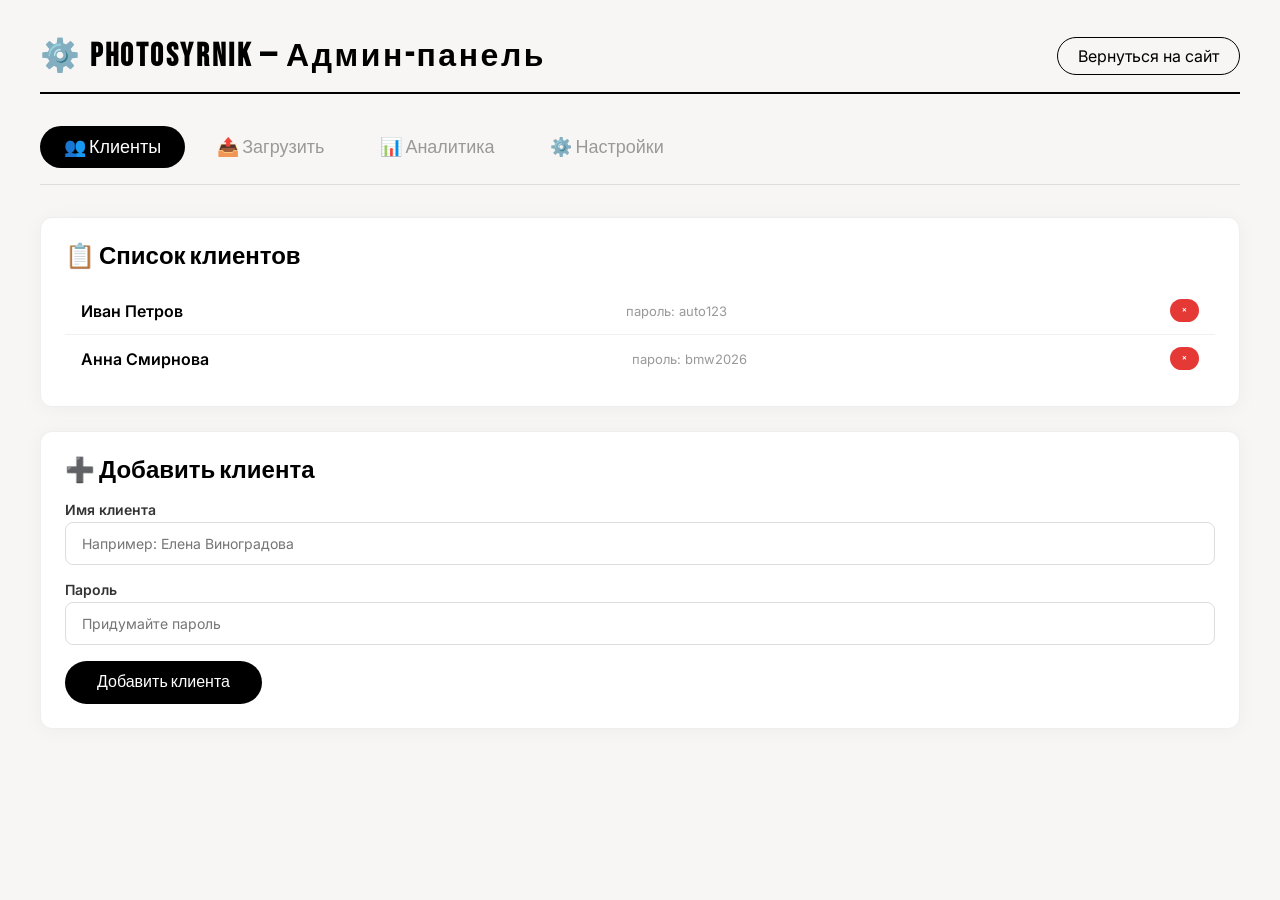
==== admin.html @ 72937fcd "Create admin.html" ====
<!DOCTYPE html>
<html lang="ru">
<head>
    <meta charset="UTF-8" />
    <meta name="viewport" content="width=device-width, initial-scale=1.0" />
    <title>Админ-панель — PHOTOSYRNIK</title>
    <link rel="manifest" href="manifest.json" />
    <link href="https://fonts.googleapis.com/css2?family=Bebas+Neue&family=Inter:wght@300;400;600;700;900&display=swap" rel="stylesheet" />
    <style>
        * { margin: 0; padding: 0; box-sizing: border-box; }
        body { font-family: 'Inter', sans-serif; background: #f8f6f4; padding: 20px; }
        .container { max-width: 1200px; margin: 0 auto; }

        .admin-header { display: flex; justify-content: space-between; align-items: center; padding: 16px 0; border-bottom: 2px solid #000; margin-bottom: 32px; }
        .admin-header h1 { font-family: 'Bebas Neue', sans-serif; font-size: 32px; letter-spacing: 0.08em; }
        .admin-header a { color: #000; text-decoration: none; padding: 8px 20px; border: 1px solid #000; border-radius: 30px; }

        .admin-tabs { display: flex; gap: 8px; flex-wrap: wrap; margin-bottom: 32px; border-bottom: 1px solid #ddd; padding-bottom: 16px; }
        .admin-tab { padding: 10px 24px; background: none; border: none; font-family: 'Bebas Neue', sans-serif; font-size: 18px; cursor: pointer; color: #999; border-radius: 30px; transition: all 0.3s ease; }
        .admin-tab.active { color: #fff; background: #000; }

        .admin-panel { display: none; animation: fadeIn 0.3s ease; }
        .admin-panel.active { display: block; }
        @keyframes fadeIn { from { opacity: 0; transform: translateY(10px); } to { opacity: 1; transform: translateY(0); } }

        .card { background: #fff; border-radius: 12px; padding: 24px; box-shadow: 0 2px 20px rgba(0,0,0,0.04); margin-bottom: 24px; border: 1px solid #eee; }
        .card h3 { font-family: 'Bebas Neue', sans-serif; font-size: 24px; margin-bottom: 16px; }

        .form-group { margin-bottom: 16px; }
        .form-group label { display: block; font-weight: 600; font-size: 14px; margin-bottom: 4px; color: #333; }
        .form-group input, .form-group select { width: 100%; padding: 12px 16px; border: 1px solid #ddd; border-radius: 8px; font-family: 'Inter', sans-serif; font-size: 14px; }

        .btn-admin { padding: 12px 32px; background: #000; color: #fff; border: none; border-radius: 50px; font-family: 'Bebas Neue', sans-serif; font-size: 16px; cursor: pointer; transition: all 0.3s ease; }
        .btn-admin:hover { background: #333; }
        .btn-danger { background: #e53935; }
        .btn-danger:hover { background: #c62828; }

        .client-list { list-style: none; padding: 0; }
        .client-list li { display: flex; justify-content: space-between; align-items: center; padding: 12px 16px; border-bottom: 1px solid #f0f0f0; }
        .client-list li:last-child { border-bottom: none; }
        .client-name { font-weight: 600; }
        .client-pass { color: #999; font-size: 13px; }

        .upload-preview { display: grid; grid-template-columns: repeat(auto-fill, minmax(100px, 1fr)); gap: 12px; margin-top: 12px; }
        .upload-preview img { width: 100%; aspect-ratio: 1; object-fit: cover; border-radius: 8px; border: 1px solid #eee; }

        .stats-grid { display: grid; grid-template-columns: repeat(auto-fill, minmax(200px, 1fr)); gap: 16px; }
        .stat-item { background: #f8f6f4; padding: 20px; border-radius: 12px; text-align: center; }
        .stat-number { font-family: 'Bebas Neue', sans-serif; font-size: 36px; color: #000; }
        .stat-label { font-size: 13px; color: #888; }

        .admin-message { padding: 12px 16px; border-radius: 8px; margin-bottom: 16px; display: none; }
        .admin-message.success { display: block; background: #e8f5e9; color: #2e7d32; }
        .admin-message.error { display: block; background: #ffebee; color: #c62828; }

        @media (max-width: 768px) { .admin-header { flex-direction: column; gap: 16px; } }
    </style>
</head>
<body>
    <div class="container">
        <header class="admin-header">
            <h1>⚙️ PHOTOSYRNIK — Админ-панель</h1>
            <a href="index.html">Вернуться на сайт</a>
        </header>

        <div id="adminMessage" class="admin-message"></div>

        <div class="admin-tabs">
            <button class="admin-tab active" data-tab="clients">👥 Клиенты</button>
            <button class="admin-tab" data-tab="upload">📤 Загрузить</button>
            <button class="admin-tab" data-tab="analytics">📊 Аналитика</button>
            <button class="admin-tab" data-tab="settings">⚙️ Настройки</button>
        </div>

        <!-- Клиенты -->
        <div class="admin-panel active" id="panel-clients">
            <div class="card">
                <h3>📋 Список клиентов</h3>
                <ul class="client-list" id="clientList">
                    <li><span class="client-name">Иван Петров</span> <span class="client-pass">пароль: auto123</span> <button class="btn-admin btn-danger" style="padding:4px 12px; font-size:12px;" onclick="deleteClient(this)">×</button></li>
                    <li><span class="client-name">Анна Смирнова</span> <span class="client-pass">пароль: bmw2026</span> <button class="btn-admin btn-danger" style="padding:4px 12px; font-size:12px;" onclick="deleteClient(this)">×</button></li>
                </ul>
            </div>
            <div class="card">
                <h3>➕ Добавить клиента</h3>
                <form id="addClientForm">
                    <div class="form-group">
                        <label for="clientName">Имя клиента</label>
                        <input type="text" id="clientName" placeholder="Например: Елена Виноградова" required />
                    </div>
                    <div class="form-group">
                        <label for="clientPassword">Пароль</label>
                        <input type="text" id="clientPassword" placeholder="Придумайте пароль" required />
                    </div>
                    <button type="submit" class="btn-admin">Добавить клиента</button>
                </form>
            </div>
        </div>

        <!-- Загрузить -->
        <div class="admin-panel" id="panel-upload">
            <div class="card">
                <h3>📤 Загрузить фото или PDF</h3>
                <form id="uploadForm">
                    <div class="form-group">
                        <label for="uploadClient">Выберите клиента</label>
                        <select id="uploadClient" required>
                            <option value="">— Выберите —</option>
                            <option value="Иван Петров">Иван Петров</option>
                            <option value="Анна Смирнова">Анна Смирнова</option>
                        </select>
                    </div>
                    <div class="form-group">
                        <label for="uploadType">Тип файла</label>
                        <select id="uploadType" required>
                            <option value="photos">📸 Фото (галерея)</option>
                            <option value="journal">📖 Журнал (PDF)</option>
                            <option value="portfolio">🖼️ Портфолио (общее)</option>
                        </select>
                    </div>
                    <div class="form-group">
                        <label for="uploadFiles">Выберите файлы</label>
                        <input type="file" id="uploadFiles" multiple accept=".jpg,.jpeg,.png,.pdf" required />
                    </div>
                    <div class="upload-preview" id="uploadPreview"></div>
                    <button type="submit" class="btn-admin">📤 Загрузить</button>
                </form>
            </div>
        </div>

        <!-- Аналитика -->
        <div class="admin-panel" id="panel-analytics">
            <div class="card">
                <h3>📊 Статистика сайта</h3>
                <div class="stats-grid">
                    <div class="stat-item">
                        <div class="stat-number" id="statClients">3</div>
                        <div class="stat-label">Всего клиентов</div>
                    </div>
                    <div class="stat-item">
                        <div class="stat-number" id="statPhotos">24</div>
                        <div class="stat-label">Загружено фото</div>
                    </div>
                    <div class="stat-item">
                        <div class="stat-number" id="statJournals">2</div>
                        <div class="stat-label">PDF-журналов</div>
                    </div>
                    <div class="stat-item">
                        <div class="stat-number" id="statVisits">147</div>
                        <div class="stat-label">Посещений сайта</div>
                    </div>
                </div>
            </div>
        </div>

        <!-- Настройки -->
        <div class="admin-panel" id="panel-settings">
            <div class="card">
                <h3>⚙️ Настройки сайта</h3>
                <form id="settingsForm">
                    <div class="form-group">
                        <label for="siteTitle">Название сайта</label>
                        <input type="text" id="siteTitle" value="PHOTOSYRNIK" />
                    </div>
                    <div class="form-group">
                        <label for="sitePhone">Телефон</label>
                        <input type="text" id="sitePhone" value="+7 (911) 173-94-99" />
                    </div>
                    <div class="form-group">
                        <label for="siteEmail">Email</label>
                        <input type="email" id="siteEmail" value="photosyrnik@mail.ru" />
                    </div>
                    <div class="form-group">
                        <label for="siteInstagram">Instagram</label>
                        <input type="text" id="siteInstagram" value="https://instagram.com/photosyrnik" />
                    </div>
                    <div class="form-group">
                        <label for="siteTelegram">Telegram</label>
                        <input type="text" id="siteTelegram" value="https://t.me/dj_milena" />
                    </div>
                    <button type="submit" class="btn-admin">💾 Сохранить настройки</button>
                </form>
            </div>
        </div>
    </div>

    <script>
        // === Табы ===
        document.querySelectorAll('.admin-tab').forEach(tab => {
            tab.addEventListener('click', function() {
                document.querySelectorAll('.admin-tab').forEach(t => t.classList.remove('active'));
                this.classList.add('active');
                document.querySelectorAll('.admin-panel').forEach(p => p.classList.remove('active'));
                document.getElementById('panel-' + this.dataset.tab).classList.add('active');
            });
        });

        function showMessage(text, type) {
            const el = document.getElementById('adminMessage');
            el.textContent = text;
            el.className = 'admin-message ' + type;
            setTimeout(() => el.className = 'admin-message', 4000);
        }

        // === Добавить клиента ===
        document.getElementById('addClientForm').addEventListener('submit', function(e) {
            e.preventDefault();
            const name = document.getElementById('clientName').value.trim();
            const password = document.getElementById('clientPassword').value.trim();
            if (name && password) {
                const list = document.getElementById('clientList');
                const li = document.createElement('li');
                li.innerHTML = `<span class="client-name">${name}</span> <span class="client-pass">пароль: ${password}</span> <button class="btn-admin btn-danger" style="padding:4px 12px; font-size:12px;" onclick="deleteClient(this)">×</button>`;
                list.appendChild(li);
                const select = document.getElementById('uploadClient');
                const opt = document.createElement('option');
                opt.value = name;
                opt.textContent = name;
                select.appendChild(opt);
                document.getElementById('statClients').textContent = list.children.length;
                this.reset();
                showMessage('Клиент добавлен!', 'success');
            }
        });

        function deleteClient(btn) {
            const li = btn.closest('li');
            const name = li.querySelector('.client-name').textContent;
            li.remove();
            const select = document.getElementById('uploadClient');
            for (let opt of select.options) {
                if (opt.value === name) { opt.remove(); break; }
            }
            document.getElementById('statClients').textContent = document.getElementById('clientList').children.length;
            showMessage('Клиент удалён', 'success');
        }

        // === Превью загрузки ===
        document.getElementById('uploadFiles').addEventListener('change', function() {
            const preview = document.getElementById('uploadPreview');
            preview.innerHTML = '';
            for (let file of this.files) {
                if (file.type.startsWith('image/')) {
                    const reader = new FileReader();
                    reader.onload = (e) => {
                        const img = document.createElement('img');
                        img.src = e.target.result;
                        preview.appendChild(img);
                    };
                    reader.readAsDataURL(file);
                } else {
                    const div = document.createElement('div');
                    div.textContent = '📄 ' + file.name;
                    div.style.cssText = 'padding:8px; background:#f0f0f0; border-radius:4px; text-align:center; font-size:12px;';
                    preview.appendChild(div);
                }
            }
        });

        // === Загрузка ===
        document.getElementById('uploadForm').addEventListener('submit', function(e) {
            e.preventDefault();
            const files = document.getElementById('uploadFiles').files;
            const client = document.getElementById('uploadClient').value;
            const type = document.getElementById('uploadType').value;
            if (files.length === 0) { showMessage('Выберите файлы', 'error'); return; }
            if (!client) { showMessage('Выберите клиента', 'error'); return; }
            showMessage('✅ Загружено ' + files.length + ' файлов для ' + client + ' (' + type + ')', 'success');
            document.getElementById('uploadPreview').innerHTML = '';
            this.reset();
        });

        // === Настройки ===
        document.getElementById('settingsForm').addEventListener('submit', function(e) {
            e.preventDefault();
            showMessage('✅ Настройки сохранены!', 'success');
        });

        // === Статистика ===
        document.getElementById('statClients').textContent = document.getElementById('clientList').children.length;
    </script>
</body>
</html>
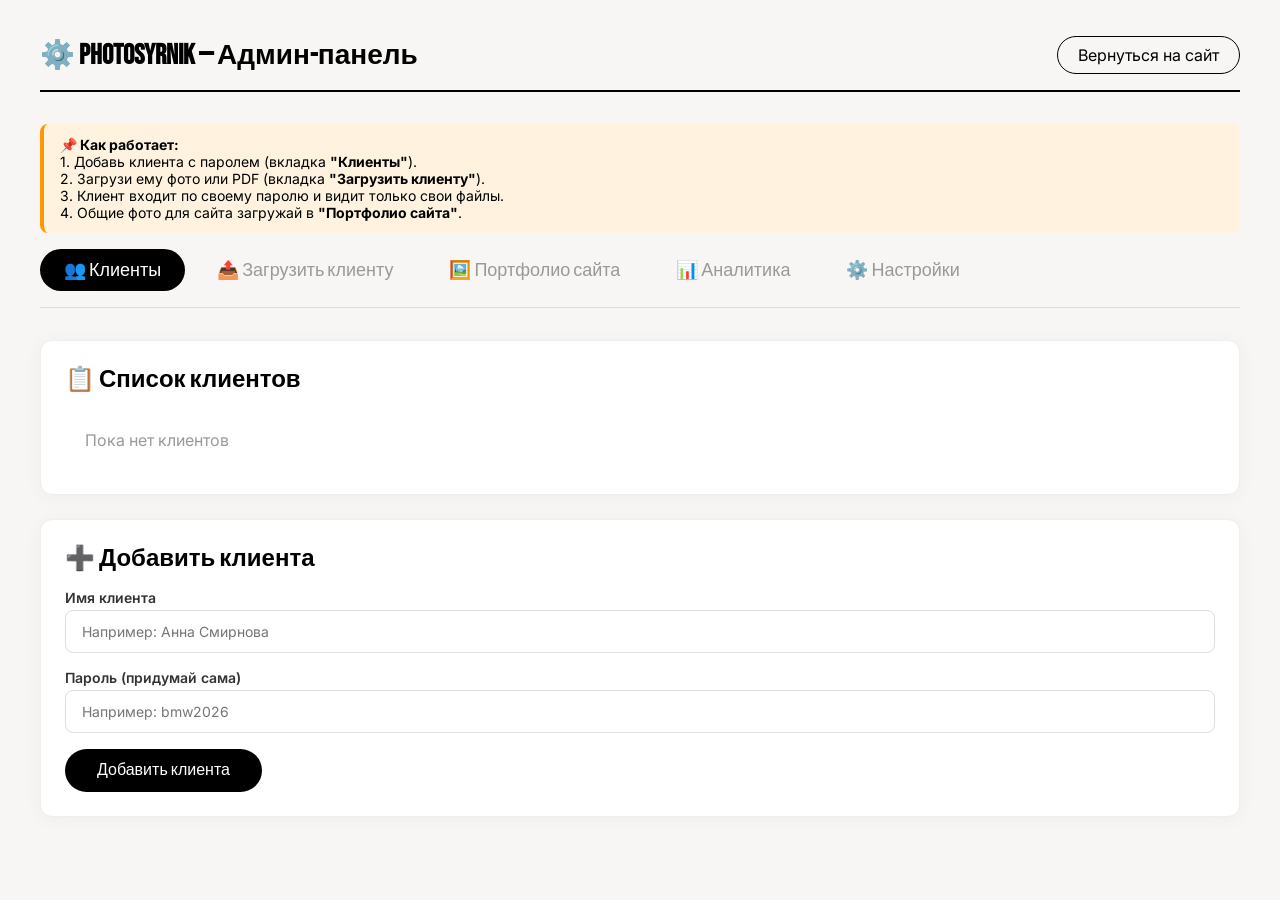
==== commit b81f564a: "Create admin.html" ====
--- a/admin.html
+++ b/admin.html
@@ -11,13 +11,15 @@
         body { font-family: 'Inter', sans-serif; background: #f8f6f4; padding: 20px; }
         .container { max-width: 1200px; margin: 0 auto; }
 
-        .admin-header { display: flex; justify-content: space-between; align-items: center; padding: 16px 0; border-bottom: 2px solid #000; margin-bottom: 32px; }
-        .admin-header h1 { font-family: 'Bebas Neue', sans-serif; font-size: 32px; letter-spacing: 0.08em; }
-        .admin-header a { color: #000; text-decoration: none; padding: 8px 20px; border: 1px solid #000; border-radius: 30px; }
+        .admin-header { display: flex; justify-content: space-between; align-items: center; padding: 16px 0; border-bottom: 2px solid #000; margin-bottom: 32px; flex-wrap: wrap; gap: 16px; }
+        .admin-header h1 { font-family: 'Bebas Neue', sans-serif; font-size: 28px; }
+        .admin-header a { color: #000; text-decoration: none; padding: 8px 20px; border: 1px solid #000; border-radius: 30px; transition: all 0.3s ease; }
+        .admin-header a:hover { background: #000; color: #fff; }
 
         .admin-tabs { display: flex; gap: 8px; flex-wrap: wrap; margin-bottom: 32px; border-bottom: 1px solid #ddd; padding-bottom: 16px; }
         .admin-tab { padding: 10px 24px; background: none; border: none; font-family: 'Bebas Neue', sans-serif; font-size: 18px; cursor: pointer; color: #999; border-radius: 30px; transition: all 0.3s ease; }
         .admin-tab.active { color: #fff; background: #000; }
+        .admin-tab:hover { color: #000; }
 
         .admin-panel { display: none; animation: fadeIn 0.3s ease; }
         .admin-panel.active { display: block; }
@@ -29,6 +31,7 @@
         .form-group { margin-bottom: 16px; }
         .form-group label { display: block; font-weight: 600; font-size: 14px; margin-bottom: 4px; color: #333; }
         .form-group input, .form-group select { width: 100%; padding: 12px 16px; border: 1px solid #ddd; border-radius: 8px; font-family: 'Inter', sans-serif; font-size: 14px; }
+        .form-group input:focus, .form-group select:focus { outline: none; border-color: #000; }
 
         .btn-admin { padding: 12px 32px; background: #000; color: #fff; border: none; border-radius: 50px; font-family: 'Bebas Neue', sans-serif; font-size: 16px; cursor: pointer; transition: all 0.3s ease; }
         .btn-admin:hover { background: #333; }
@@ -36,7 +39,7 @@
         .btn-danger:hover { background: #c62828; }
 
         .client-list { list-style: none; padding: 0; }
-        .client-list li { display: flex; justify-content: space-between; align-items: center; padding: 12px 16px; border-bottom: 1px solid #f0f0f0; }
+        .client-list li { display: flex; justify-content: space-between; align-items: center; padding: 12px 16px; border-bottom: 1px solid #f0f0f0; flex-wrap: wrap; gap: 8px; }
         .client-list li:last-child { border-bottom: none; }
         .client-name { font-weight: 600; }
         .client-pass { color: #999; font-size: 13px; }
@@ -53,69 +56,82 @@
         .admin-message.success { display: block; background: #e8f5e9; color: #2e7d32; }
         .admin-message.error { display: block; background: #ffebee; color: #c62828; }
 
-        @media (max-width: 768px) { .admin-header { flex-direction: column; gap: 16px; } }
+        .admin-note { background: #fff3e0; padding: 12px 16px; border-radius: 8px; border-left: 4px solid #ff9800; margin-bottom: 16px; font-size: 14px; }
+
+        @media (max-width: 768px) {
+            .admin-header { flex-direction: column; align-items: flex-start; }
+            .admin-header h1 { font-size: 24px; }
+        }
     </style>
 </head>
 <body>
     <div class="container">
+
         <header class="admin-header">
             <h1>⚙️ PHOTOSYRNIK — Админ-панель</h1>
             <a href="index.html">Вернуться на сайт</a>
         </header>
 
+        <div class="admin-note">
+            <strong>📌 Как работает:</strong> 
+            <br>1. Добавь клиента с паролем (вкладка <strong>"Клиенты"</strong>).
+            <br>2. Загрузи ему фото или PDF (вкладка <strong>"Загрузить клиенту"</strong>).
+            <br>3. Клиент входит по своему паролю и видит только свои файлы.
+            <br>4. Общие фото для сайта загружай в <strong>"Портфолио сайта"</strong>.
+        </div>
+
         <div id="adminMessage" class="admin-message"></div>
 
         <div class="admin-tabs">
             <button class="admin-tab active" data-tab="clients">👥 Клиенты</button>
-            <button class="admin-tab" data-tab="upload">📤 Загрузить</button>
+            <button class="admin-tab" data-tab="upload">📤 Загрузить клиенту</button>
+            <button class="admin-tab" data-tab="portfolio">🖼️ Портфолио сайта</button>
             <button class="admin-tab" data-tab="analytics">📊 Аналитика</button>
             <button class="admin-tab" data-tab="settings">⚙️ Настройки</button>
         </div>
 
-        <!-- Клиенты -->
+        <!-- ============================================================ -->
+        <!-- 1️⃣ КЛИЕНТЫ -->
+        <!-- ============================================================ -->
         <div class="admin-panel active" id="panel-clients">
             <div class="card">
                 <h3>📋 Список клиентов</h3>
-                <ul class="client-list" id="clientList">
-                    <li><span class="client-name">Иван Петров</span> <span class="client-pass">пароль: auto123</span> <button class="btn-admin btn-danger" style="padding:4px 12px; font-size:12px;" onclick="deleteClient(this)">×</button></li>
-                    <li><span class="client-name">Анна Смирнова</span> <span class="client-pass">пароль: bmw2026</span> <button class="btn-admin btn-danger" style="padding:4px 12px; font-size:12px;" onclick="deleteClient(this)">×</button></li>
-                </ul>
+                <ul class="client-list" id="clientList"></ul>
             </div>
             <div class="card">
                 <h3>➕ Добавить клиента</h3>
                 <form id="addClientForm">
                     <div class="form-group">
                         <label for="clientName">Имя клиента</label>
-                        <input type="text" id="clientName" placeholder="Например: Елена Виноградова" required />
-                    </div>
-                    <div class="form-group">
-                        <label for="clientPassword">Пароль</label>
-                        <input type="text" id="clientPassword" placeholder="Придумайте пароль" required />
+                        <input type="text" id="clientName" placeholder="Например: Анна Смирнова" required />
+                    </div>
+                    <div class="form-group">
+                        <label for="clientPassword">Пароль (придумай сама)</label>
+                        <input type="text" id="clientPassword" placeholder="Например: bmw2026" required />
                     </div>
                     <button type="submit" class="btn-admin">Добавить клиента</button>
                 </form>
             </div>
         </div>
 
-        <!-- Загрузить -->
+        <!-- ============================================================ -->
+        <!-- 2️⃣ ЗАГРУЗИТЬ КЛИЕНТУ -->
+        <!-- ============================================================ -->
         <div class="admin-panel" id="panel-upload">
             <div class="card">
-                <h3>📤 Загрузить фото или PDF</h3>
+                <h3>📤 Загрузить фото или PDF клиенту</h3>
                 <form id="uploadForm">
                     <div class="form-group">
                         <label for="uploadClient">Выберите клиента</label>
                         <select id="uploadClient" required>
                             <option value="">— Выберите —</option>
-                            <option value="Иван Петров">Иван Петров</option>
-                            <option value="Анна Смирнова">Анна Смирнова</option>
                         </select>
                     </div>
                     <div class="form-group">
                         <label for="uploadType">Тип файла</label>
                         <select id="uploadType" required>
-                            <option value="photos">📸 Фото (галерея)</option>
+                            <option value="photos">📸 Фото (галерея клиента)</option>
                             <option value="journal">📖 Журнал (PDF)</option>
-                            <option value="portfolio">🖼️ Портфолио (общее)</option>
                         </select>
                     </div>
                     <div class="form-group">
@@ -125,35 +141,64 @@
                     <div class="upload-preview" id="uploadPreview"></div>
                     <button type="submit" class="btn-admin">📤 Загрузить</button>
                 </form>
-            </div>
-        </div>
-
-        <!-- Аналитика -->
+                <p style="font-size:13px; color:#999; margin-top:12px;">Файлы увидят только этот клиент в своём личном кабинете.</p>
+            </div>
+        </div>
+
+        <!-- ============================================================ -->
+        <!-- 3️⃣ ПОРТФОЛИО САЙТА (БЕЗ КАТЕГОРИЙ!) -->
+        <!-- ============================================================ -->
+        <div class="admin-panel" id="panel-portfolio">
+            <div class="card">
+                <h3>🖼️ Загрузить фото в общее портфолио</h3>
+                <p style="color:#888; margin-bottom:12px;">Эти фото увидят все посетители на странице "Портфолио". Никаких категорий — просто все фото вместе.</p>
+                <form id="portfolioUploadForm">
+                    <div class="form-group">
+                        <label for="portfolioFiles">Выберите фото</label>
+                        <input type="file" id="portfolioFiles" multiple accept=".jpg,.jpeg,.png" required />
+                    </div>
+                    <button type="submit" class="btn-admin">📤 Загрузить в портфолио</button>
+                </form>
+                <div style="margin-top: 16px;">
+                    <button onclick="clearPortfolio()" class="btn-admin btn-danger" style="padding:8px 20px;">🗑️ Очистить всё портфолио</button>
+                </div>
+            </div>
+            <div class="card">
+                <h3>📸 Текущие фото в портфолио</h3>
+                <div id="portfolioList" style="display:flex; flex-wrap:wrap; gap:8px;"></div>
+            </div>
+        </div>
+
+        <!-- ============================================================ -->
+        <!-- 4️⃣ АНАЛИТИКА -->
+        <!-- ============================================================ -->
         <div class="admin-panel" id="panel-analytics">
             <div class="card">
-                <h3>📊 Статистика сайта</h3>
+                <h3>📊 Статистика</h3>
                 <div class="stats-grid">
                     <div class="stat-item">
-                        <div class="stat-number" id="statClients">3</div>
+                        <div class="stat-number" id="statClients">0</div>
                         <div class="stat-label">Всего клиентов</div>
                     </div>
                     <div class="stat-item">
-                        <div class="stat-number" id="statPhotos">24</div>
-                        <div class="stat-label">Загружено фото</div>
+                        <div class="stat-number" id="statPhotos">0</div>
+                        <div class="stat-label">Загружено фото клиентам</div>
                     </div>
                     <div class="stat-item">
-                        <div class="stat-number" id="statJournals">2</div>
+                        <div class="stat-number" id="statJournals">0</div>
                         <div class="stat-label">PDF-журналов</div>
                     </div>
                     <div class="stat-item">
-                        <div class="stat-number" id="statVisits">147</div>
-                        <div class="stat-label">Посещений сайта</div>
+                        <div class="stat-number" id="statPortfolio">0</div>
+                        <div class="stat-label">Фото в портфолио</div>
                     </div>
                 </div>
             </div>
         </div>
 
-        <!-- Настройки -->
+        <!-- ============================================================ -->
+        <!-- 5️⃣ НАСТРОЙКИ -->
+        <!-- ============================================================ -->
         <div class="admin-panel" id="panel-settings">
             <div class="card">
                 <h3>⚙️ Настройки сайта</h3>
@@ -182,60 +227,109 @@
                 </form>
             </div>
         </div>
+
     </div>
 
     <script>
-        // === Табы ===
-        document.querySelectorAll('.admin-tab').forEach(tab => {
-            tab.addEventListener('click', function() {
-                document.querySelectorAll('.admin-tab').forEach(t => t.classList.remove('active'));
-                this.classList.add('active');
-                document.querySelectorAll('.admin-panel').forEach(p => p.classList.remove('active'));
-                document.getElementById('panel-' + this.dataset.tab).classList.add('active');
+        // ============================================================
+        // 1. ХРАНИЛИЩЕ
+        // ============================================================
+        let clients = [];
+        let clientFiles = {};
+
+        // ============================================================
+        // 2. ЗАГРУЗКА ДАННЫХ
+        // ============================================================
+        function loadData() {
+            const saved = localStorage.getItem('photosyrnik_clients');
+            if (saved) clients = JSON.parse(saved);
+            const savedFiles = localStorage.getItem('photosyrnik_files');
+            if (savedFiles) clientFiles = JSON.parse(savedFiles);
+            renderClientList();
+            updateSelect();
+            updateStats();
+            renderPortfolioList();
+        }
+
+        function saveData() {
+            localStorage.setItem('photosyrnik_clients', JSON.stringify(clients));
+            localStorage.setItem('photosyrnik_files', JSON.stringify(clientFiles));
+            renderClientList();
+            updateSelect();
+            updateStats();
+        }
+
+        // ============================================================
+        // 3. КЛИЕНТЫ
+        // ============================================================
+        function renderClientList() {
+            const list = document.getElementById('clientList');
+            if (clients.length === 0) {
+                list.innerHTML = '<li style="color:#999; text-align:center; padding:20px;">Пока нет клиентов</li>';
+                return;
+            }
+            list.innerHTML = clients.map((client, index) => {
+                const files = clientFiles[client.name] || { photos: [], journals: [] };
+                return `
+                    <li>
+                        <span>
+                            <span class="client-name">${client.name}</span>
+                            <span class="client-pass">пароль: ${client.password} (фото: ${files.photos.length}, журналы: ${files.journals.length})</span>
+                        </span>
+                        <button class="btn-admin btn-danger" style="padding:4px 12px; font-size:12px;" onclick="deleteClient(${index})">×</button>
+                    </li>
+                `;
+            }).join('');
+        }
+
+        function updateSelect() {
+            const select = document.getElementById('uploadClient');
+            select.innerHTML = '<option value="">— Выберите —</option>';
+            clients.forEach(c => {
+                const opt = document.createElement('option');
+                opt.value = c.name;
+                opt.textContent = c.name;
+                select.appendChild(opt);
             });
-        });
-
-        function showMessage(text, type) {
-            const el = document.getElementById('adminMessage');
-            el.textContent = text;
-            el.className = 'admin-message ' + type;
-            setTimeout(() => el.className = 'admin-message', 4000);
-        }
-
-        // === Добавить клиента ===
+        }
+
+        function updateStats() {
+            document.getElementById('statClients').textContent = clients.length;
+            let photos = 0, journals = 0;
+            for (let key in clientFiles) {
+                photos += clientFiles[key].photos?.length || 0;
+                journals += clientFiles[key].journals?.length || 0;
+            }
+            document.getElementById('statPhotos').textContent = photos;
+            document.getElementById('statJournals').textContent = journals;
+            const portfolio = JSON.parse(localStorage.getItem('photosyrnik_portfolio') || '[]');
+            document.getElementById('statPortfolio').textContent = portfolio.length;
+        }
+
         document.getElementById('addClientForm').addEventListener('submit', function(e) {
             e.preventDefault();
             const name = document.getElementById('clientName').value.trim();
             const password = document.getElementById('clientPassword').value.trim();
-            if (name && password) {
-                const list = document.getElementById('clientList');
-                const li = document.createElement('li');
-                li.innerHTML = `<span class="client-name">${name}</span> <span class="client-pass">пароль: ${password}</span> <button class="btn-admin btn-danger" style="padding:4px 12px; font-size:12px;" onclick="deleteClient(this)">×</button>`;
-                list.appendChild(li);
-                const select = document.getElementById('uploadClient');
-                const opt = document.createElement('option');
-                opt.value = name;
-                opt.textContent = name;
-                select.appendChild(opt);
-                document.getElementById('statClients').textContent = list.children.length;
-                this.reset();
-                showMessage('Клиент добавлен!', 'success');
-            }
-        });
-
-        function deleteClient(btn) {
-            const li = btn.closest('li');
-            const name = li.querySelector('.client-name').textContent;
-            li.remove();
-            const select = document.getElementById('uploadClient');
-            for (let opt of select.options) {
-                if (opt.value === name) { opt.remove(); break; }
-            }
-            document.getElementById('statClients').textContent = document.getElementById('clientList').children.length;
-            showMessage('Клиент удалён', 'success');
-        }
-
-        // === Превью загрузки ===
+            if (!name || !password) { showMessage('Заполни все поля!', 'error'); return; }
+            if (clients.find(c => c.name === name)) { showMessage('Клиент уже есть!', 'error'); return; }
+            clients.push({ name, password });
+            clientFiles[name] = { photos: [], journals: [] };
+            saveData();
+            showMessage('✅ Клиент добавлен! Пароль: ' + password, 'success');
+            this.reset();
+        });
+
+        function deleteClient(index) {
+            const name = clients[index].name;
+            clients.splice(index, 1);
+            delete clientFiles[name];
+            saveData();
+            showMessage('🗑️ Клиент удалён', 'success');
+        }
+
+        // ============================================================
+        // 4. ЗАГРУЗКА КЛИЕНТУ
+        // ============================================================
         document.getElementById('uploadFiles').addEventListener('change', function() {
             const preview = document.getElementById('uploadPreview');
             preview.innerHTML = '';
@@ -257,27 +351,109 @@
             }
         });
 
-        // === Загрузка ===
         document.getElementById('uploadForm').addEventListener('submit', function(e) {
             e.preventDefault();
+            const clientName = document.getElementById('uploadClient').value;
+            const type = document.getElementById('uploadType').value;
             const files = document.getElementById('uploadFiles').files;
-            const client = document.getElementById('uploadClient').value;
-            const type = document.getElementById('uploadType').value;
-            if (files.length === 0) { showMessage('Выберите файлы', 'error'); return; }
-            if (!client) { showMessage('Выберите клиента', 'error'); return; }
-            showMessage('✅ Загружено ' + files.length + ' файлов для ' + client + ' (' + type + ')', 'success');
+            if (!clientName) { showMessage('Выбери клиента!', 'error'); return; }
+            if (files.length === 0) { showMessage('Выбери файлы!', 'error'); return; }
+            if (!clientFiles[clientName]) clientFiles[clientName] = { photos: [], journals: [] };
+            for (let file of files) {
+                if (type === 'photos') clientFiles[clientName].photos.push(file.name);
+                else clientFiles[clientName].journals.push(file.name);
+            }
+            saveData();
+            showMessage('✅ Загружено ' + files.length + ' файлов для ' + clientName, 'success');
             document.getElementById('uploadPreview').innerHTML = '';
             this.reset();
         });
 
-        // === Настройки ===
+        // ============================================================
+        // 5. ПОРТФОЛИО САЙТА (БЕЗ КАТЕГОРИЙ!)
+        // ============================================================
+        function renderPortfolioList() {
+            const portfolio = JSON.parse(localStorage.getItem('photosyrnik_portfolio') || '[]');
+            const container = document.getElementById('portfolioList');
+            if (portfolio.length === 0) {
+                container.innerHTML = '<span style="color:#999;">Пока нет фото</span>';
+                return;
+            }
+            container.innerHTML = portfolio.map((name, index) => `
+                <span style="background:#f0f0f0; padding:4px 12px; border-radius:20px; font-size:13px; display:inline-flex; align-items:center; gap:8px;">
+                    📸 ${name}
+                    <span onclick="removePortfolioPhoto(${index})" style="cursor:pointer; color:#e53935;">×</span>
+                </span>
+            `).join('');
+        }
+
+        document.getElementById('portfolioUploadForm').addEventListener('submit', function(e) {
+            e.preventDefault();
+            const files = document.getElementById('portfolioFiles').files;
+            if (files.length === 0) { showMessage('Выбери файлы!', 'error'); return; }
+            const portfolio = JSON.parse(localStorage.getItem('photosyrnik_portfolio') || '[]');
+            for (let file of files) {
+                portfolio.push(file.name);
+            }
+            localStorage.setItem('photosyrnik_portfolio', JSON.stringify(portfolio));
+            renderPortfolioList();
+            updateStats();
+            showMessage('✅ Загружено ' + files.length + ' фото в портфолио', 'success');
+            this.reset();
+        });
+
+        function removePortfolioPhoto(index) {
+            const portfolio = JSON.parse(localStorage.getItem('photosyrnik_portfolio') || '[]');
+            portfolio.splice(index, 1);
+            localStorage.setItem('photosyrnik_portfolio', JSON.stringify(portfolio));
+            renderPortfolioList();
+            updateStats();
+            showMessage('🗑️ Фото удалено', 'success');
+        }
+
+        function clearPortfolio() {
+            if (confirm('Удалить все фото из портфолио?')) {
+                localStorage.setItem('photosyrnik_portfolio', '[]');
+                renderPortfolioList();
+                updateStats();
+                showMessage('🗑️ Портфолио очищено', 'success');
+            }
+        }
+
+        // ============================================================
+        // 6. НАСТРОЙКИ
+        // ============================================================
         document.getElementById('settingsForm').addEventListener('submit', function(e) {
             e.preventDefault();
             showMessage('✅ Настройки сохранены!', 'success');
         });
 
-        // === Статистика ===
-        document.getElementById('statClients').textContent = document.getElementById('clientList').children.length;
+        // ============================================================
+        // 7. СООБЩЕНИЯ
+        // ============================================================
+        function showMessage(text, type) {
+            const el = document.getElementById('adminMessage');
+            el.textContent = text;
+            el.className = 'admin-message ' + type;
+            setTimeout(() => el.className = 'admin-message', 4000);
+        }
+
+        // ============================================================
+        // 8. ТАБЫ
+        // ============================================================
+        document.querySelectorAll('.admin-tab').forEach(tab => {
+            tab.addEventListener('click', function() {
+                document.querySelectorAll('.admin-tab').forEach(t => t.classList.remove('active'));
+                this.classList.add('active');
+                document.querySelectorAll('.admin-panel').forEach(p => p.classList.remove('active'));
+                document.getElementById('panel-' + this.dataset.tab).classList.add('active');
+            });
+        });
+
+        // ============================================================
+        // 9. ЗАПУСК
+        // ============================================================
+        loadData();
     </script>
 </body>
 </html>
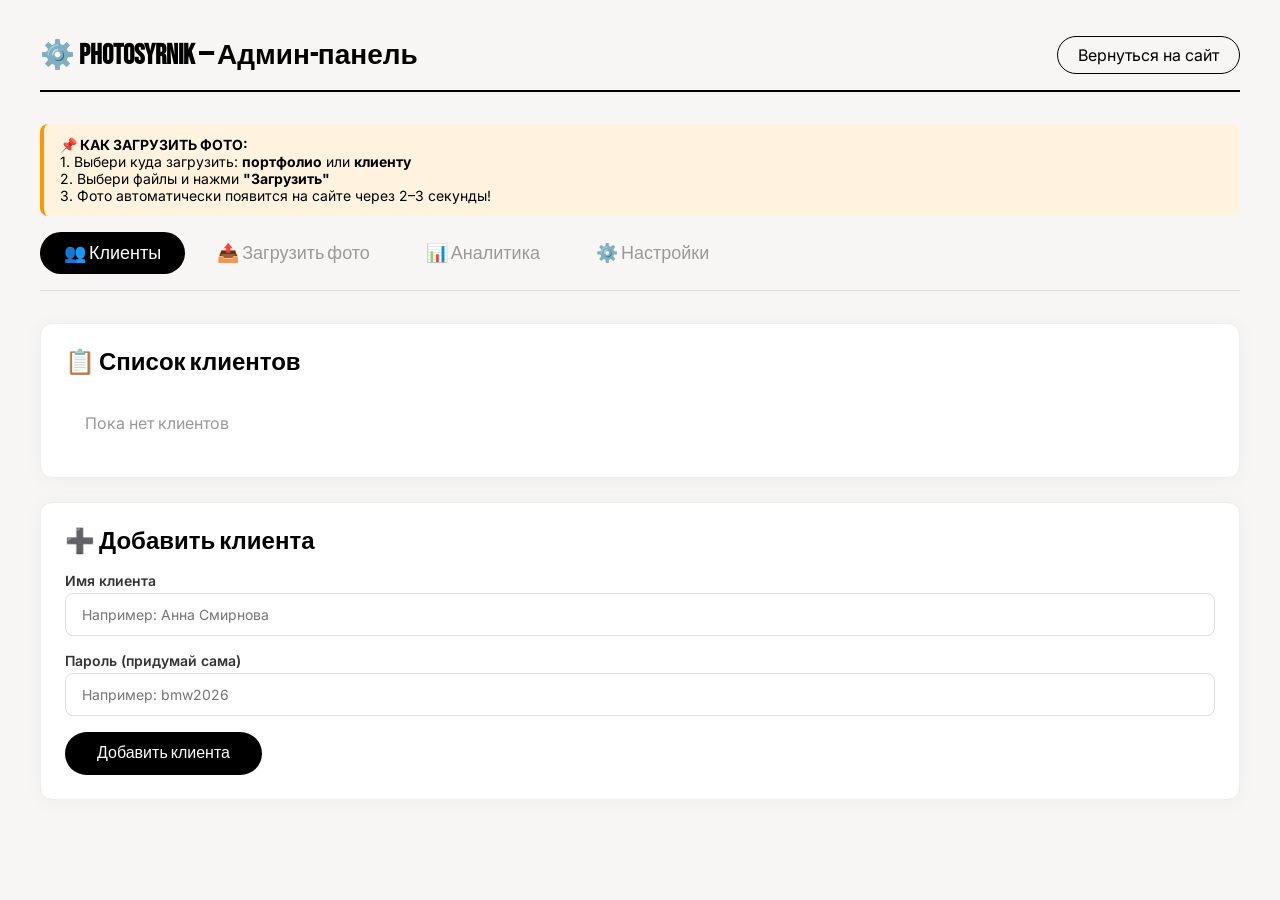
==== commit 785db12d: "Create admin.html" ====
--- a/admin.html
+++ b/admin.html
@@ -7,60 +7,293 @@
     <link rel="manifest" href="manifest.json" />
     <link href="https://fonts.googleapis.com/css2?family=Bebas+Neue&family=Inter:wght@300;400;600;700;900&display=swap" rel="stylesheet" />
     <style>
-        * { margin: 0; padding: 0; box-sizing: border-box; }
-        body { font-family: 'Inter', sans-serif; background: #f8f6f4; padding: 20px; }
-        .container { max-width: 1200px; margin: 0 auto; }
-
-        .admin-header { display: flex; justify-content: space-between; align-items: center; padding: 16px 0; border-bottom: 2px solid #000; margin-bottom: 32px; flex-wrap: wrap; gap: 16px; }
-        .admin-header h1 { font-family: 'Bebas Neue', sans-serif; font-size: 28px; }
-        .admin-header a { color: #000; text-decoration: none; padding: 8px 20px; border: 1px solid #000; border-radius: 30px; transition: all 0.3s ease; }
-        .admin-header a:hover { background: #000; color: #fff; }
-
-        .admin-tabs { display: flex; gap: 8px; flex-wrap: wrap; margin-bottom: 32px; border-bottom: 1px solid #ddd; padding-bottom: 16px; }
-        .admin-tab { padding: 10px 24px; background: none; border: none; font-family: 'Bebas Neue', sans-serif; font-size: 18px; cursor: pointer; color: #999; border-radius: 30px; transition: all 0.3s ease; }
-        .admin-tab.active { color: #fff; background: #000; }
-        .admin-tab:hover { color: #000; }
-
-        .admin-panel { display: none; animation: fadeIn 0.3s ease; }
-        .admin-panel.active { display: block; }
-        @keyframes fadeIn { from { opacity: 0; transform: translateY(10px); } to { opacity: 1; transform: translateY(0); } }
-
-        .card { background: #fff; border-radius: 12px; padding: 24px; box-shadow: 0 2px 20px rgba(0,0,0,0.04); margin-bottom: 24px; border: 1px solid #eee; }
-        .card h3 { font-family: 'Bebas Neue', sans-serif; font-size: 24px; margin-bottom: 16px; }
-
-        .form-group { margin-bottom: 16px; }
-        .form-group label { display: block; font-weight: 600; font-size: 14px; margin-bottom: 4px; color: #333; }
-        .form-group input, .form-group select { width: 100%; padding: 12px 16px; border: 1px solid #ddd; border-radius: 8px; font-family: 'Inter', sans-serif; font-size: 14px; }
-        .form-group input:focus, .form-group select:focus { outline: none; border-color: #000; }
-
-        .btn-admin { padding: 12px 32px; background: #000; color: #fff; border: none; border-radius: 50px; font-family: 'Bebas Neue', sans-serif; font-size: 16px; cursor: pointer; transition: all 0.3s ease; }
-        .btn-admin:hover { background: #333; }
-        .btn-danger { background: #e53935; }
-        .btn-danger:hover { background: #c62828; }
-
-        .client-list { list-style: none; padding: 0; }
-        .client-list li { display: flex; justify-content: space-between; align-items: center; padding: 12px 16px; border-bottom: 1px solid #f0f0f0; flex-wrap: wrap; gap: 8px; }
-        .client-list li:last-child { border-bottom: none; }
-        .client-name { font-weight: 600; }
-        .client-pass { color: #999; font-size: 13px; }
-
-        .upload-preview { display: grid; grid-template-columns: repeat(auto-fill, minmax(100px, 1fr)); gap: 12px; margin-top: 12px; }
-        .upload-preview img { width: 100%; aspect-ratio: 1; object-fit: cover; border-radius: 8px; border: 1px solid #eee; }
-
-        .stats-grid { display: grid; grid-template-columns: repeat(auto-fill, minmax(200px, 1fr)); gap: 16px; }
-        .stat-item { background: #f8f6f4; padding: 20px; border-radius: 12px; text-align: center; }
-        .stat-number { font-family: 'Bebas Neue', sans-serif; font-size: 36px; color: #000; }
-        .stat-label { font-size: 13px; color: #888; }
-
-        .admin-message { padding: 12px 16px; border-radius: 8px; margin-bottom: 16px; display: none; }
-        .admin-message.success { display: block; background: #e8f5e9; color: #2e7d32; }
-        .admin-message.error { display: block; background: #ffebee; color: #c62828; }
-
-        .admin-note { background: #fff3e0; padding: 12px 16px; border-radius: 8px; border-left: 4px solid #ff9800; margin-bottom: 16px; font-size: 14px; }
+        * {
+            margin: 0;
+            padding: 0;
+            box-sizing: border-box;
+        }
+        body {
+            font-family: 'Inter', sans-serif;
+            background: #f8f6f4;
+            padding: 20px;
+        }
+        .container {
+            max-width: 1200px;
+            margin: 0 auto;
+        }
+
+        .admin-header {
+            display: flex;
+            justify-content: space-between;
+            align-items: center;
+            padding: 16px 0;
+            border-bottom: 2px solid #000;
+            margin-bottom: 32px;
+            flex-wrap: wrap;
+            gap: 16px;
+        }
+        .admin-header h1 {
+            font-family: 'Bebas Neue', sans-serif;
+            font-size: 28px;
+        }
+        .admin-header a {
+            color: #000;
+            text-decoration: none;
+            padding: 8px 20px;
+            border: 1px solid #000;
+            border-radius: 30px;
+            transition: all 0.3s ease;
+        }
+        .admin-header a:hover {
+            background: #000;
+            color: #fff;
+        }
+
+        .admin-tabs {
+            display: flex;
+            gap: 8px;
+            flex-wrap: wrap;
+            margin-bottom: 32px;
+            border-bottom: 1px solid #ddd;
+            padding-bottom: 16px;
+        }
+        .admin-tab {
+            padding: 10px 24px;
+            background: none;
+            border: none;
+            font-family: 'Bebas Neue', sans-serif;
+            font-size: 18px;
+            cursor: pointer;
+            color: #999;
+            border-radius: 30px;
+            transition: all 0.3s ease;
+        }
+        .admin-tab.active {
+            color: #fff;
+            background: #000;
+        }
+        .admin-tab:hover {
+            color: #000;
+        }
+
+        .admin-panel {
+            display: none;
+            animation: fadeIn 0.3s ease;
+        }
+        .admin-panel.active {
+            display: block;
+        }
+        @keyframes fadeIn {
+            from {
+                opacity: 0;
+                transform: translateY(10px);
+            }
+            to {
+                opacity: 1;
+                transform: translateY(0);
+            }
+        }
+
+        .card {
+            background: #fff;
+            border-radius: 12px;
+            padding: 24px;
+            box-shadow: 0 2px 20px rgba(0, 0, 0, 0.04);
+            margin-bottom: 24px;
+            border: 1px solid #eee;
+        }
+        .card h3 {
+            font-family: 'Bebas Neue', sans-serif;
+            font-size: 24px;
+            margin-bottom: 16px;
+        }
+
+        .form-group {
+            margin-bottom: 16px;
+        }
+        .form-group label {
+            display: block;
+            font-weight: 600;
+            font-size: 14px;
+            margin-bottom: 4px;
+            color: #333;
+        }
+        .form-group input,
+        .form-group select {
+            width: 100%;
+            padding: 12px 16px;
+            border: 1px solid #ddd;
+            border-radius: 8px;
+            font-family: 'Inter', sans-serif;
+            font-size: 14px;
+        }
+        .form-group input:focus,
+        .form-group select:focus {
+            outline: none;
+            border-color: #000;
+        }
+
+        .btn-admin {
+            padding: 12px 32px;
+            background: #000;
+            color: #fff;
+            border: none;
+            border-radius: 50px;
+            font-family: 'Bebas Neue', sans-serif;
+            font-size: 16px;
+            cursor: pointer;
+            transition: all 0.3s ease;
+        }
+        .btn-admin:hover {
+            background: #333;
+        }
+        .btn-danger {
+            background: #e53935;
+        }
+        .btn-danger:hover {
+            background: #c62828;
+        }
+        .btn-upload {
+            background: #2e7d32;
+        }
+        .btn-upload:hover {
+            background: #1b5e20;
+        }
+        .btn-upload:disabled {
+            opacity: 0.5;
+            cursor: not-allowed;
+        }
+
+        .client-list {
+            list-style: none;
+            padding: 0;
+        }
+        .client-list li {
+            display: flex;
+            justify-content: space-between;
+            align-items: center;
+            padding: 12px 16px;
+            border-bottom: 1px solid #f0f0f0;
+            flex-wrap: wrap;
+            gap: 8px;
+        }
+        .client-list li:last-child {
+            border-bottom: none;
+        }
+        .client-name {
+            font-weight: 600;
+        }
+        .client-pass {
+            color: #999;
+            font-size: 13px;
+        }
+
+        .stats-grid {
+            display: grid;
+            grid-template-columns: repeat(auto-fill, minmax(200px, 1fr));
+            gap: 16px;
+        }
+        .stat-item {
+            background: #f8f6f4;
+            padding: 20px;
+            border-radius: 12px;
+            text-align: center;
+        }
+        .stat-number {
+            font-family: 'Bebas Neue', sans-serif;
+            font-size: 36px;
+            color: #000;
+        }
+        .stat-label {
+            font-size: 13px;
+            color: #888;
+        }
+
+        .admin-message {
+            padding: 12px 16px;
+            border-radius: 8px;
+            margin-bottom: 16px;
+            display: none;
+        }
+        .admin-message.success {
+            display: block;
+            background: #e8f5e9;
+            color: #2e7d32;
+        }
+        .admin-message.error {
+            display: block;
+            background: #ffebee;
+            color: #c62828;
+        }
+        .admin-message.info {
+            display: block;
+            background: #e3f2fd;
+            color: #0d47a1;
+        }
+        .admin-message.loading {
+            display: block;
+            background: #fff8e1;
+            color: #f57f17;
+        }
+
+        .upload-preview {
+            display: grid;
+            grid-template-columns: repeat(auto-fill, minmax(120px, 1fr));
+            gap: 12px;
+            margin-top: 12px;
+        }
+        .upload-preview img {
+            width: 100%;
+            aspect-ratio: 1;
+            object-fit: cover;
+            border-radius: 8px;
+            border: 1px solid #eee;
+        }
+        .upload-preview .file-item {
+            background: #f0f0f0;
+            padding: 8px;
+            border-radius: 8px;
+            text-align: center;
+            font-size: 12px;
+            word-break: break-all;
+        }
+
+        .progress-bar {
+            width: 100%;
+            height: 6px;
+            background: #e0e0e0;
+            border-radius: 4px;
+            margin-top: 12px;
+            overflow: hidden;
+            display: none;
+        }
+        .progress-bar .fill {
+            height: 100%;
+            background: #2e7d32;
+            width: 0%;
+            transition: width 0.3s ease;
+        }
+
+        .admin-note {
+            background: #fff3e0;
+            padding: 12px 16px;
+            border-radius: 8px;
+            border-left: 4px solid #ff9800;
+            margin-bottom: 16px;
+            font-size: 14px;
+        }
+        .admin-note a {
+            color: #000;
+        }
 
         @media (max-width: 768px) {
-            .admin-header { flex-direction: column; align-items: flex-start; }
-            .admin-header h1 { font-size: 24px; }
+            .admin-header {
+                flex-direction: column;
+                align-items: flex-start;
+            }
+            .admin-header h1 {
+                font-size: 24px;
+            }
         }
     </style>
 </head>
@@ -73,19 +306,17 @@
         </header>
 
         <div class="admin-note">
-            <strong>📌 Как работает:</strong> 
-            <br>1. Добавь клиента с паролем (вкладка <strong>"Клиенты"</strong>).
-            <br>2. Загрузи ему фото или PDF (вкладка <strong>"Загрузить клиенту"</strong>).
-            <br>3. Клиент входит по своему паролю и видит только свои файлы.
-            <br>4. Общие фото для сайта загружай в <strong>"Портфолио сайта"</strong>.
+            <strong>📌 КАК ЗАГРУЗИТЬ ФОТО:</strong>
+            <br>1. Выбери куда загрузить: <strong>портфолио</strong> или <strong>клиенту</strong>
+            <br>2. Выбери файлы и нажми <strong>"Загрузить"</strong>
+            <br>3. Фото автоматически появится на сайте через 2–3 секунды!
         </div>
 
         <div id="adminMessage" class="admin-message"></div>
 
         <div class="admin-tabs">
             <button class="admin-tab active" data-tab="clients">👥 Клиенты</button>
-            <button class="admin-tab" data-tab="upload">📤 Загрузить клиенту</button>
-            <button class="admin-tab" data-tab="portfolio">🖼️ Портфолио сайта</button>
+            <button class="admin-tab" data-tab="upload">📤 Загрузить фото</button>
             <button class="admin-tab" data-tab="analytics">📊 Аналитика</button>
             <button class="admin-tab" data-tab="settings">⚙️ Настройки</button>
         </div>
@@ -115,23 +346,30 @@
         </div>
 
         <!-- ============================================================ -->
-        <!-- 2️⃣ ЗАГРУЗИТЬ КЛИЕНТУ -->
+        <!-- 2️⃣ ЗАГРУЗКА ФОТО (ЧЕРЕЗ ImgBB) -->
         <!-- ============================================================ -->
         <div class="admin-panel" id="panel-upload">
             <div class="card">
-                <h3>📤 Загрузить фото или PDF клиенту</h3>
+                <h3>📤 Загрузить фото</h3>
                 <form id="uploadForm">
                     <div class="form-group">
+                        <label for="uploadTarget">Куда загружаем?</label>
+                        <select id="uploadTarget" required>
+                            <option value="portfolio">🖼️ Портфолио (общие фото)</option>
+                            <option value="client">👤 Конкретному клиенту</option>
+                        </select>
+                    </div>
+                    <div class="form-group" id="clientSelectGroup" style="display:none;">
                         <label for="uploadClient">Выберите клиента</label>
-                        <select id="uploadClient" required>
+                        <select id="uploadClient">
                             <option value="">— Выберите —</option>
                         </select>
                     </div>
                     <div class="form-group">
                         <label for="uploadType">Тип файла</label>
                         <select id="uploadType" required>
-                            <option value="photos">📸 Фото (галерея клиента)</option>
-                            <option value="journal">📖 Журнал (PDF)</option>
+                            <option value="photo">📸 Фото</option>
+                            <option value="journal">📖 PDF-журнал</option>
                         </select>
                     </div>
                     <div class="form-group">
@@ -139,38 +377,30 @@
                         <input type="file" id="uploadFiles" multiple accept=".jpg,.jpeg,.png,.pdf" required />
                     </div>
                     <div class="upload-preview" id="uploadPreview"></div>
-                    <button type="submit" class="btn-admin">📤 Загрузить</button>
+                    <div class="progress-bar" id="progressBar">
+                        <div class="fill" id="progressFill"></div>
+                    </div>
+                    <button type="submit" class="btn-admin btn-upload" id="uploadBtn">
+                        📤 Загрузить на сайт
+                    </button>
                 </form>
-                <p style="font-size:13px; color:#999; margin-top:12px;">Файлы увидят только этот клиент в своём личном кабинете.</p>
+                <p style="font-size:13px; color:#999; margin-top:12px;">
+                    Фото загружаются через ImgBB (бесплатно, до 1000 фото в день).
+                    После загрузки фото появляются на сайте автоматически.
+                </p>
+            </div>
+
+            <div class="card">
+                <h3>📸 Текущие фото в портфолио</h3>
+                <div id="portfolioList" style="display:flex; flex-wrap:wrap; gap:12px;"></div>
+                <button onclick="clearPortfolio()" class="btn-admin btn-danger" style="margin-top:16px; padding:8px 20px;">
+                    🗑️ Очистить всё портфолио
+                </button>
             </div>
         </div>
 
         <!-- ============================================================ -->
-        <!-- 3️⃣ ПОРТФОЛИО САЙТА (БЕЗ КАТЕГОРИЙ!) -->
-        <!-- ============================================================ -->
-        <div class="admin-panel" id="panel-portfolio">
-            <div class="card">
-                <h3>🖼️ Загрузить фото в общее портфолио</h3>
-                <p style="color:#888; margin-bottom:12px;">Эти фото увидят все посетители на странице "Портфолио". Никаких категорий — просто все фото вместе.</p>
-                <form id="portfolioUploadForm">
-                    <div class="form-group">
-                        <label for="portfolioFiles">Выберите фото</label>
-                        <input type="file" id="portfolioFiles" multiple accept=".jpg,.jpeg,.png" required />
-                    </div>
-                    <button type="submit" class="btn-admin">📤 Загрузить в портфолио</button>
-                </form>
-                <div style="margin-top: 16px;">
-                    <button onclick="clearPortfolio()" class="btn-admin btn-danger" style="padding:8px 20px;">🗑️ Очистить всё портфолио</button>
-                </div>
-            </div>
-            <div class="card">
-                <h3>📸 Текущие фото в портфолио</h3>
-                <div id="portfolioList" style="display:flex; flex-wrap:wrap; gap:8px;"></div>
-            </div>
-        </div>
-
-        <!-- ============================================================ -->
-        <!-- 4️⃣ АНАЛИТИКА -->
+        <!-- 3️⃣ АНАЛИТИКА -->
         <!-- ============================================================ -->
         <div class="admin-panel" id="panel-analytics">
             <div class="card">
@@ -181,23 +411,19 @@
                         <div class="stat-label">Всего клиентов</div>
                     </div>
                     <div class="stat-item">
-                        <div class="stat-number" id="statPhotos">0</div>
-                        <div class="stat-label">Загружено фото клиентам</div>
-                    </div>
-                    <div class="stat-item">
-                        <div class="stat-number" id="statJournals">0</div>
-                        <div class="stat-label">PDF-журналов</div>
-                    </div>
-                    <div class="stat-item">
                         <div class="stat-number" id="statPortfolio">0</div>
                         <div class="stat-label">Фото в портфолио</div>
+                    </div>
+                    <div class="stat-item">
+                        <div class="stat-number" id="statClientPhotos">0</div>
+                        <div class="stat-label">Фото у клиентов</div>
                     </div>
                 </div>
             </div>
         </div>
 
         <!-- ============================================================ -->
-        <!-- 5️⃣ НАСТРОЙКИ -->
+        <!-- 4️⃣ НАСТРОЙКИ -->
         <!-- ============================================================ -->
         <div class="admin-panel" id="panel-settings">
             <div class="card">
@@ -295,15 +521,13 @@
 
         function updateStats() {
             document.getElementById('statClients').textContent = clients.length;
-            let photos = 0, journals = 0;
-            for (let key in clientFiles) {
-                photos += clientFiles[key].photos?.length || 0;
-                journals += clientFiles[key].journals?.length || 0;
-            }
-            document.getElementById('statPhotos').textContent = photos;
-            document.getElementById('statJournals').textContent = journals;
             const portfolio = JSON.parse(localStorage.getItem('photosyrnik_portfolio') || '[]');
             document.getElementById('statPortfolio').textContent = portfolio.length;
+            let total = 0;
+            for (let key in clientFiles) {
+                total += clientFiles[key].photos?.length || 0;
+            }
+            document.getElementById('statClientPhotos').textContent = total;
         }
 
         document.getElementById('addClientForm').addEventListener('submit', function(e) {
@@ -328,7 +552,15 @@
         }
 
         // ============================================================
-        // 4. ЗАГРУЗКА КЛИЕНТУ
+        // 4. ПОКАЗАТЬ/СКРЫТЬ ВЫБОР КЛИЕНТА
+        // ============================================================
+        document.getElementById('uploadTarget').addEventListener('change', function() {
+            const group = document.getElementById('clientSelectGroup');
+            group.style.display = this.value === 'client' ? 'block' : 'none';
+        });
+
+        // ============================================================
+        // 5. ПРЕВЬЮ ФАЙЛОВ
         // ============================================================
         document.getElementById('uploadFiles').addEventListener('change', function() {
             const preview = document.getElementById('uploadPreview');
@@ -344,33 +576,117 @@
                     reader.readAsDataURL(file);
                 } else {
                     const div = document.createElement('div');
+                    div.className = 'file-item';
                     div.textContent = '📄 ' + file.name;
-                    div.style.cssText = 'padding:8px; background:#f0f0f0; border-radius:4px; text-align:center; font-size:12px;';
                     preview.appendChild(div);
                 }
             }
         });
 
-        document.getElementById('uploadForm').addEventListener('submit', function(e) {
+        // ============================================================
+        // 6. ЗАГРУЗКА НА ImgBB
+        // ============================================================
+        const IGBB_API_KEY = '0a214e082517337d8c61464dfc6eb62e'; // ⚠️ Нужно получить!
+
+        async function uploadToImgBB(file) {
+            const formData = new FormData();
+            formData.append('key', IGBB_API_KEY);
+            formData.append('image', file);
+
+            const response = await fetch('https://api.imgbb.com/1/upload', {
+                method: 'POST',
+                body: formData
+            });
+
+            const data = await response.json();
+            if (data.success) {
+                return data.data.url;
+            } else {
+                throw new Error('Ошибка загрузки: ' + (data.error?.message || 'неизвестная ошибка'));
+            }
+        }
+
+        document.getElementById('uploadForm').addEventListener('submit', async function(e) {
             e.preventDefault();
-            const clientName = document.getElementById('uploadClient').value;
+
+            const btn = document.getElementById('uploadBtn');
+            const progressBar = document.getElementById('progressBar');
+            const progressFill = document.getElementById('progressFill');
+
+            const target = document.getElementById('uploadTarget').value;
             const type = document.getElementById('uploadType').value;
             const files = document.getElementById('uploadFiles').files;
-            if (!clientName) { showMessage('Выбери клиента!', 'error'); return; }
-            if (files.length === 0) { showMessage('Выбери файлы!', 'error'); return; }
-            if (!clientFiles[clientName]) clientFiles[clientName] = { photos: [], journals: [] };
-            for (let file of files) {
-                if (type === 'photos') clientFiles[clientName].photos.push(file.name);
-                else clientFiles[clientName].journals.push(file.name);
-            }
-            saveData();
-            showMessage('✅ Загружено ' + files.length + ' файлов для ' + clientName, 'success');
-            document.getElementById('uploadPreview').innerHTML = '';
-            this.reset();
+            const clientName = document.getElementById('uploadClient').value;
+
+            if (files.length === 0) {
+                showMessage('Выбери файлы!', 'error');
+                return;
+            }
+
+            if (target === 'client' && !clientName) {
+                showMessage('Выбери клиента!', 'error');
+                return;
+            }
+
+            // Проверка API ключа
+            if (IGBB_API_KEY === 'ваш-api-ключ') {
+                showMessage('⚠️ Вставь свой API-ключ ImgBB в админке (строка 520)', 'error');
+                return;
+            }
+
+            btn.disabled = true;
+            btn.textContent = '⏳ Загрузка...';
+            progressBar.style.display = 'block';
+            progressFill.style.width = '0%';
+
+            const uploadedLinks = [];
+            const total = files.length;
+
+            try {
+                for (let i = 0; i < files.length; i++) {
+                    const file = files[i];
+                    const url = await uploadToImgBB(file);
+                    uploadedLinks.push({ url, name: file.name });
+                    progressFill.style.width = ((i + 1) / total * 100) + '%';
+                }
+
+                // Сохраняем в зависимости от цели
+                if (target === 'portfolio') {
+                    const portfolio = JSON.parse(localStorage.getItem('photosyrnik_portfolio') || '[]');
+                    uploadedLinks.forEach(item => {
+                        portfolio.push({ link: item.url, name: item.name });
+                    });
+                    localStorage.setItem('photosyrnik_portfolio', JSON.stringify(portfolio));
+                    renderPortfolioList();
+                    showMessage('✅ Загружено ' + uploadedLinks.length + ' фото в портфолио!', 'success');
+                } else {
+                    if (!clientFiles[clientName]) {
+                        clientFiles[clientName] = { photos: [], journals: [] };
+                    }
+                    const key = type === 'photo' ? 'photos' : 'journals';
+                    uploadedLinks.forEach(item => {
+                        clientFiles[clientName][key].push({ link: item.url, name: item.name });
+                    });
+                    saveData();
+                    showMessage('✅ Загружено ' + uploadedLinks.length + ' файлов для ' + clientName, 'success');
+                }
+
+                document.getElementById('uploadPreview').innerHTML = '';
+                this.reset();
+                updateStats();
+
+            } catch (error) {
+                showMessage('❌ Ошибка: ' + error.message, 'error');
+            }
+
+            btn.disabled = false;
+            btn.textContent = '📤 Загрузить на сайт';
+            progressBar.style.display = 'none';
+            progressFill.style.width = '0%';
         });
 
         // ============================================================
-        // 5. ПОРТФОЛИО САЙТА (БЕЗ КАТЕГОРИЙ!)
+        // 7. ПОРТФОЛИО
         // ============================================================
         function renderPortfolioList() {
             const portfolio = JSON.parse(localStorage.getItem('photosyrnik_portfolio') || '[]');
@@ -379,28 +695,14 @@
                 container.innerHTML = '<span style="color:#999;">Пока нет фото</span>';
                 return;
             }
-            container.innerHTML = portfolio.map((name, index) => `
-                <span style="background:#f0f0f0; padding:4px 12px; border-radius:20px; font-size:13px; display:inline-flex; align-items:center; gap:8px;">
-                    📸 ${name}
-                    <span onclick="removePortfolioPhoto(${index})" style="cursor:pointer; color:#e53935;">×</span>
-                </span>
+            container.innerHTML = portfolio.map((item, index) => `
+                <div style="background:#f0f0f0; border-radius:8px; padding:8px; width:150px; text-align:center;">
+                    <img src="${item.link}" alt="${item.name}" style="width:100%; aspect-ratio:1; object-fit:cover; border-radius:4px;" />
+                    <div style="font-size:11px; margin-top:4px; word-break:break-all;">${item.name}</div>
+                    <button onclick="removePortfolioPhoto(${index})" style="background:#e53935; color:#fff; border:none; border-radius:4px; padding:2px 8px; cursor:pointer; font-size:11px; margin-top:4px;">×</button>
+                </div>
             `).join('');
         }
-
-        document.getElementById('portfolioUploadForm').addEventListener('submit', function(e) {
-            e.preventDefault();
-            const files = document.getElementById('portfolioFiles').files;
-            if (files.length === 0) { showMessage('Выбери файлы!', 'error'); return; }
-            const portfolio = JSON.parse(localStorage.getItem('photosyrnik_portfolio') || '[]');
-            for (let file of files) {
-                portfolio.push(file.name);
-            }
-            localStorage.setItem('photosyrnik_portfolio', JSON.stringify(portfolio));
-            renderPortfolioList();
-            updateStats();
-            showMessage('✅ Загружено ' + files.length + ' фото в портфолио', 'success');
-            this.reset();
-        });
 
         function removePortfolioPhoto(index) {
             const portfolio = JSON.parse(localStorage.getItem('photosyrnik_portfolio') || '[]');
@@ -421,7 +723,7 @@
         }
 
         // ============================================================
-        // 6. НАСТРОЙКИ
+        // 8. НАСТРОЙКИ
         // ============================================================
         document.getElementById('settingsForm').addEventListener('submit', function(e) {
             e.preventDefault();
@@ -429,17 +731,17 @@
         });
 
         // ============================================================
-        // 7. СООБЩЕНИЯ
+        // 9. СООБЩЕНИЯ
         // ============================================================
         function showMessage(text, type) {
             const el = document.getElementById('adminMessage');
             el.textContent = text;
             el.className = 'admin-message ' + type;
-            setTimeout(() => el.className = 'admin-message', 4000);
-        }
-
-        // ============================================================
-        // 8. ТАБЫ
+            setTimeout(() => el.className = 'admin-message', 5000);
+        }
+
+        // ============================================================
+        // 10. ТАБЫ
         // ============================================================
         document.querySelectorAll('.admin-tab').forEach(tab => {
             tab.addEventListener('click', function() {
@@ -451,7 +753,7 @@
         });
 
         // ============================================================
-        // 9. ЗАПУСК
+        // 11. ЗАПУСК
         // ============================================================
         loadData();
     </script>
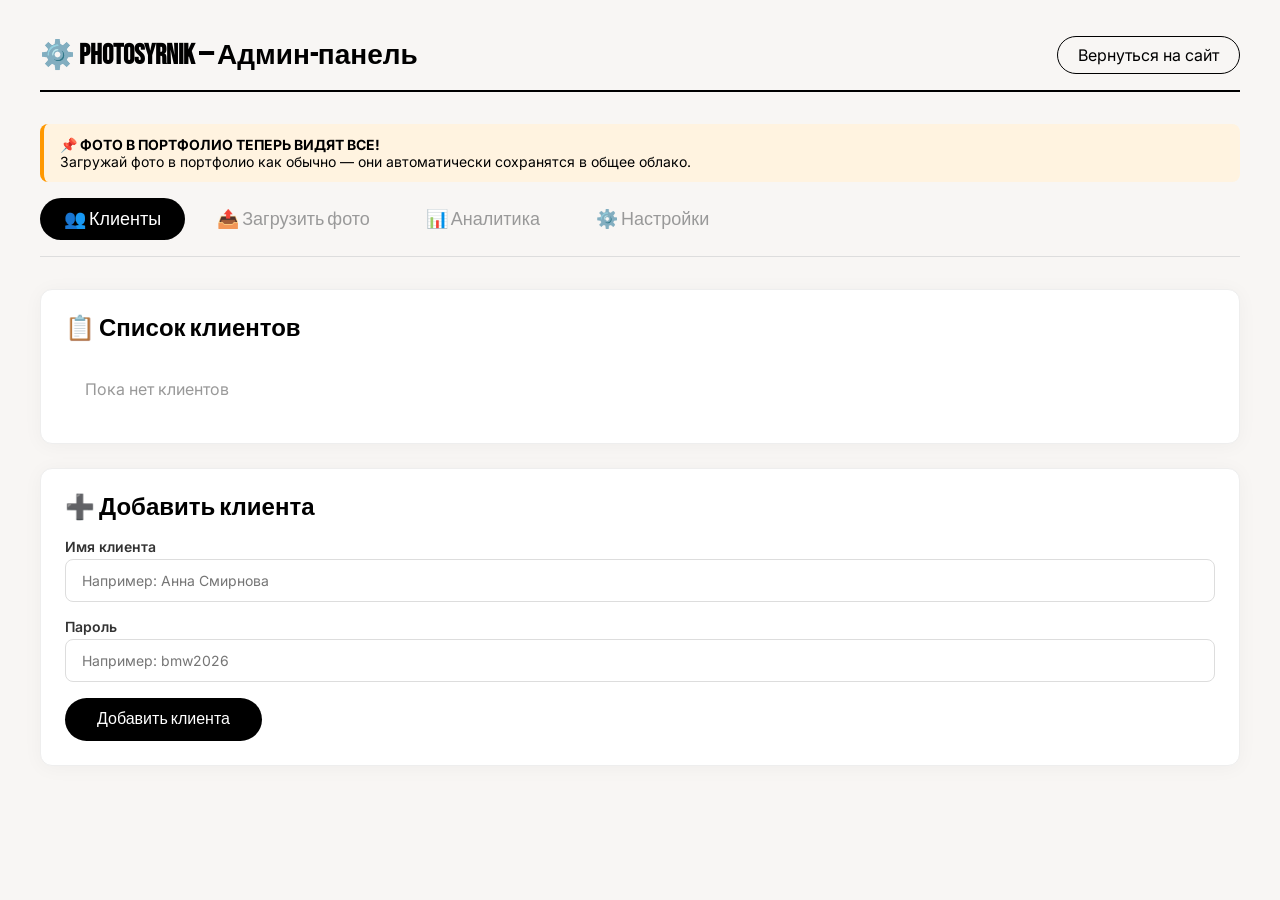
==== commit 4e0a4c4b: "Create admin.html" ====
--- a/admin.html
+++ b/admin.html
@@ -7,293 +7,68 @@
     <link rel="manifest" href="manifest.json" />
     <link href="https://fonts.googleapis.com/css2?family=Bebas+Neue&family=Inter:wght@300;400;600;700;900&display=swap" rel="stylesheet" />
     <style>
-        * {
-            margin: 0;
-            padding: 0;
-            box-sizing: border-box;
-        }
-        body {
-            font-family: 'Inter', sans-serif;
-            background: #f8f6f4;
-            padding: 20px;
-        }
-        .container {
-            max-width: 1200px;
-            margin: 0 auto;
-        }
-
-        .admin-header {
-            display: flex;
-            justify-content: space-between;
-            align-items: center;
-            padding: 16px 0;
-            border-bottom: 2px solid #000;
-            margin-bottom: 32px;
-            flex-wrap: wrap;
-            gap: 16px;
-        }
-        .admin-header h1 {
-            font-family: 'Bebas Neue', sans-serif;
-            font-size: 28px;
-        }
-        .admin-header a {
-            color: #000;
-            text-decoration: none;
-            padding: 8px 20px;
-            border: 1px solid #000;
-            border-radius: 30px;
-            transition: all 0.3s ease;
-        }
-        .admin-header a:hover {
-            background: #000;
-            color: #fff;
-        }
-
-        .admin-tabs {
-            display: flex;
-            gap: 8px;
-            flex-wrap: wrap;
-            margin-bottom: 32px;
-            border-bottom: 1px solid #ddd;
-            padding-bottom: 16px;
-        }
-        .admin-tab {
-            padding: 10px 24px;
-            background: none;
-            border: none;
-            font-family: 'Bebas Neue', sans-serif;
-            font-size: 18px;
-            cursor: pointer;
-            color: #999;
-            border-radius: 30px;
-            transition: all 0.3s ease;
-        }
-        .admin-tab.active {
-            color: #fff;
-            background: #000;
-        }
-        .admin-tab:hover {
-            color: #000;
-        }
-
-        .admin-panel {
-            display: none;
-            animation: fadeIn 0.3s ease;
-        }
-        .admin-panel.active {
-            display: block;
-        }
-        @keyframes fadeIn {
-            from {
-                opacity: 0;
-                transform: translateY(10px);
-            }
-            to {
-                opacity: 1;
-                transform: translateY(0);
-            }
-        }
-
-        .card {
-            background: #fff;
-            border-radius: 12px;
-            padding: 24px;
-            box-shadow: 0 2px 20px rgba(0, 0, 0, 0.04);
-            margin-bottom: 24px;
-            border: 1px solid #eee;
-        }
-        .card h3 {
-            font-family: 'Bebas Neue', sans-serif;
-            font-size: 24px;
-            margin-bottom: 16px;
-        }
-
-        .form-group {
-            margin-bottom: 16px;
-        }
-        .form-group label {
-            display: block;
-            font-weight: 600;
-            font-size: 14px;
-            margin-bottom: 4px;
-            color: #333;
-        }
-        .form-group input,
-        .form-group select {
-            width: 100%;
-            padding: 12px 16px;
-            border: 1px solid #ddd;
-            border-radius: 8px;
-            font-family: 'Inter', sans-serif;
-            font-size: 14px;
-        }
-        .form-group input:focus,
-        .form-group select:focus {
-            outline: none;
-            border-color: #000;
-        }
-
-        .btn-admin {
-            padding: 12px 32px;
-            background: #000;
-            color: #fff;
-            border: none;
-            border-radius: 50px;
-            font-family: 'Bebas Neue', sans-serif;
-            font-size: 16px;
-            cursor: pointer;
-            transition: all 0.3s ease;
-        }
-        .btn-admin:hover {
-            background: #333;
-        }
-        .btn-danger {
-            background: #e53935;
-        }
-        .btn-danger:hover {
-            background: #c62828;
-        }
-        .btn-upload {
-            background: #2e7d32;
-        }
-        .btn-upload:hover {
-            background: #1b5e20;
-        }
-        .btn-upload:disabled {
-            opacity: 0.5;
-            cursor: not-allowed;
-        }
-
-        .client-list {
-            list-style: none;
-            padding: 0;
-        }
-        .client-list li {
-            display: flex;
-            justify-content: space-between;
-            align-items: center;
-            padding: 12px 16px;
-            border-bottom: 1px solid #f0f0f0;
-            flex-wrap: wrap;
-            gap: 8px;
-        }
-        .client-list li:last-child {
-            border-bottom: none;
-        }
-        .client-name {
-            font-weight: 600;
-        }
-        .client-pass {
-            color: #999;
-            font-size: 13px;
-        }
-
-        .stats-grid {
-            display: grid;
-            grid-template-columns: repeat(auto-fill, minmax(200px, 1fr));
-            gap: 16px;
-        }
-        .stat-item {
-            background: #f8f6f4;
-            padding: 20px;
-            border-radius: 12px;
-            text-align: center;
-        }
-        .stat-number {
-            font-family: 'Bebas Neue', sans-serif;
-            font-size: 36px;
-            color: #000;
-        }
-        .stat-label {
-            font-size: 13px;
-            color: #888;
-        }
-
-        .admin-message {
-            padding: 12px 16px;
-            border-radius: 8px;
-            margin-bottom: 16px;
-            display: none;
-        }
-        .admin-message.success {
-            display: block;
-            background: #e8f5e9;
-            color: #2e7d32;
-        }
-        .admin-message.error {
-            display: block;
-            background: #ffebee;
-            color: #c62828;
-        }
-        .admin-message.info {
-            display: block;
-            background: #e3f2fd;
-            color: #0d47a1;
-        }
-        .admin-message.loading {
-            display: block;
-            background: #fff8e1;
-            color: #f57f17;
-        }
-
-        .upload-preview {
-            display: grid;
-            grid-template-columns: repeat(auto-fill, minmax(120px, 1fr));
-            gap: 12px;
-            margin-top: 12px;
-        }
-        .upload-preview img {
-            width: 100%;
-            aspect-ratio: 1;
-            object-fit: cover;
-            border-radius: 8px;
-            border: 1px solid #eee;
-        }
-        .upload-preview .file-item {
-            background: #f0f0f0;
-            padding: 8px;
-            border-radius: 8px;
-            text-align: center;
-            font-size: 12px;
-            word-break: break-all;
-        }
-
-        .progress-bar {
-            width: 100%;
-            height: 6px;
-            background: #e0e0e0;
-            border-radius: 4px;
-            margin-top: 12px;
-            overflow: hidden;
-            display: none;
-        }
-        .progress-bar .fill {
-            height: 100%;
-            background: #2e7d32;
-            width: 0%;
-            transition: width 0.3s ease;
-        }
-
-        .admin-note {
-            background: #fff3e0;
-            padding: 12px 16px;
-            border-radius: 8px;
-            border-left: 4px solid #ff9800;
-            margin-bottom: 16px;
-            font-size: 14px;
-        }
-        .admin-note a {
-            color: #000;
-        }
+        * { margin: 0; padding: 0; box-sizing: border-box; }
+        body { font-family: 'Inter', sans-serif; background: #f8f6f4; padding: 20px; }
+        .container { max-width: 1200px; margin: 0 auto; }
+
+        .admin-header { display: flex; justify-content: space-between; align-items: center; padding: 16px 0; border-bottom: 2px solid #000; margin-bottom: 32px; flex-wrap: wrap; gap: 16px; }
+        .admin-header h1 { font-family: 'Bebas Neue', sans-serif; font-size: 28px; }
+        .admin-header a { color: #000; text-decoration: none; padding: 8px 20px; border: 1px solid #000; border-radius: 30px; transition: all 0.3s ease; }
+        .admin-header a:hover { background: #000; color: #fff; }
+
+        .admin-tabs { display: flex; gap: 8px; flex-wrap: wrap; margin-bottom: 32px; border-bottom: 1px solid #ddd; padding-bottom: 16px; }
+        .admin-tab { padding: 10px 24px; background: none; border: none; font-family: 'Bebas Neue', sans-serif; font-size: 18px; cursor: pointer; color: #999; border-radius: 30px; transition: all 0.3s ease; }
+        .admin-tab.active { color: #fff; background: #000; }
+        .admin-tab:hover { color: #000; }
+
+        .admin-panel { display: none; animation: fadeIn 0.3s ease; }
+        .admin-panel.active { display: block; }
+        @keyframes fadeIn { from { opacity: 0; transform: translateY(10px); } to { opacity: 1; transform: translateY(0); } }
+
+        .card { background: #fff; border-radius: 12px; padding: 24px; box-shadow: 0 2px 20px rgba(0,0,0,0.04); margin-bottom: 24px; border: 1px solid #eee; }
+        .card h3 { font-family: 'Bebas Neue', sans-serif; font-size: 24px; margin-bottom: 16px; }
+
+        .form-group { margin-bottom: 16px; }
+        .form-group label { display: block; font-weight: 600; font-size: 14px; margin-bottom: 4px; color: #333; }
+        .form-group input, .form-group select { width: 100%; padding: 12px 16px; border: 1px solid #ddd; border-radius: 8px; font-family: 'Inter', sans-serif; font-size: 14px; }
+        .form-group input:focus, .form-group select:focus { outline: none; border-color: #000; }
+
+        .btn-admin { padding: 12px 32px; background: #000; color: #fff; border: none; border-radius: 50px; font-family: 'Bebas Neue', sans-serif; font-size: 16px; cursor: pointer; transition: all 0.3s ease; }
+        .btn-admin:hover { background: #333; }
+        .btn-danger { background: #e53935; }
+        .btn-danger:hover { background: #c62828; }
+        .btn-upload { background: #2e7d32; }
+        .btn-upload:hover { background: #1b5e20; }
+        .btn-upload:disabled { opacity: 0.5; cursor: not-allowed; }
+
+        .client-list { list-style: none; padding: 0; }
+        .client-list li { display: flex; justify-content: space-between; align-items: center; padding: 12px 16px; border-bottom: 1px solid #f0f0f0; flex-wrap: wrap; gap: 8px; }
+        .client-list li:last-child { border-bottom: none; }
+        .client-name { font-weight: 600; }
+        .client-pass { color: #999; font-size: 13px; }
+
+        .stats-grid { display: grid; grid-template-columns: repeat(auto-fill, minmax(200px, 1fr)); gap: 16px; }
+        .stat-item { background: #f8f6f4; padding: 20px; border-radius: 12px; text-align: center; }
+        .stat-number { font-family: 'Bebas Neue', sans-serif; font-size: 36px; color: #000; }
+        .stat-label { font-size: 13px; color: #888; }
+
+        .admin-message { padding: 12px 16px; border-radius: 8px; margin-bottom: 16px; display: none; }
+        .admin-message.success { display: block; background: #e8f5e9; color: #2e7d32; }
+        .admin-message.error { display: block; background: #ffebee; color: #c62828; }
+        .admin-message.info { display: block; background: #e3f2fd; color: #0d47a1; }
+
+        .upload-preview { display: grid; grid-template-columns: repeat(auto-fill, minmax(120px, 1fr)); gap: 12px; margin-top: 12px; }
+        .upload-preview img { width: 100%; aspect-ratio: 1; object-fit: cover; border-radius: 8px; border: 1px solid #eee; }
+        .upload-preview .file-item { background: #f0f0f0; padding: 8px; border-radius: 8px; text-align: center; font-size: 12px; word-break: break-all; }
+
+        .progress-bar { width: 100%; height: 6px; background: #e0e0e0; border-radius: 4px; margin-top: 12px; overflow: hidden; display: none; }
+        .progress-bar .fill { height: 100%; background: #2e7d32; width: 0%; transition: width 0.3s ease; }
+
+        .admin-note { background: #fff3e0; padding: 12px 16px; border-radius: 8px; border-left: 4px solid #ff9800; margin-bottom: 16px; font-size: 14px; }
 
         @media (max-width: 768px) {
-            .admin-header {
-                flex-direction: column;
-                align-items: flex-start;
-            }
-            .admin-header h1 {
-                font-size: 24px;
-            }
+            .admin-header { flex-direction: column; align-items: flex-start; }
+            .admin-header h1 { font-size: 24px; }
         }
     </style>
 </head>
@@ -306,10 +81,8 @@
         </header>
 
         <div class="admin-note">
-            <strong>📌 КАК ЗАГРУЗИТЬ ФОТО:</strong>
-            <br>1. Выбери куда загрузить: <strong>портфолио</strong> или <strong>клиенту</strong>
-            <br>2. Выбери файлы и нажми <strong>"Загрузить"</strong>
-            <br>3. Фото автоматически появится на сайте через 2–3 секунды!
+            <strong>📌 ФОТО В ПОРТФОЛИО ТЕПЕРЬ ВИДЯТ ВСЕ!</strong>
+            <br>Загружай фото в портфолио как обычно — они автоматически сохранятся в общее облако.
         </div>
 
         <div id="adminMessage" class="admin-message"></div>
@@ -321,9 +94,7 @@
             <button class="admin-tab" data-tab="settings">⚙️ Настройки</button>
         </div>
 
-        <!-- ============================================================ -->
-        <!-- 1️⃣ КЛИЕНТЫ -->
-        <!-- ============================================================ -->
+        <!-- ===== КЛИЕНТЫ ===== -->
         <div class="admin-panel active" id="panel-clients">
             <div class="card">
                 <h3>📋 Список клиентов</h3>
@@ -337,7 +108,7 @@
                         <input type="text" id="clientName" placeholder="Например: Анна Смирнова" required />
                     </div>
                     <div class="form-group">
-                        <label for="clientPassword">Пароль (придумай сама)</label>
+                        <label for="clientPassword">Пароль</label>
                         <input type="text" id="clientPassword" placeholder="Например: bmw2026" required />
                     </div>
                     <button type="submit" class="btn-admin">Добавить клиента</button>
@@ -345,9 +116,7 @@
             </div>
         </div>
 
-        <!-- ============================================================ -->
-        <!-- 2️⃣ ЗАГРУЗКА ФОТО (ЧЕРЕЗ ImgBB) -->
-        <!-- ============================================================ -->
+        <!-- ===== ЗАГРУЗКА ФОТО ===== -->
         <div class="admin-panel" id="panel-upload">
             <div class="card">
                 <h3>📤 Загрузить фото</h3>
@@ -355,7 +124,7 @@
                     <div class="form-group">
                         <label for="uploadTarget">Куда загружаем?</label>
                         <select id="uploadTarget" required>
-                            <option value="portfolio">🖼️ Портфолио (общие фото)</option>
+                            <option value="portfolio">🖼️ Портфолио (видят все)</option>
                             <option value="client">👤 Конкретному клиенту</option>
                         </select>
                     </div>
@@ -385,8 +154,7 @@
                     </button>
                 </form>
                 <p style="font-size:13px; color:#999; margin-top:12px;">
-                    Фото загружаются через ImgBB (бесплатно, до 1000 фото в день).
-                    После загрузки фото появляются на сайте автоматически.
+                    Фото загружаются через ImgBB. Фото в портфолио видят все посетители сайта.
                 </p>
             </div>
 
@@ -399,9 +167,7 @@
             </div>
         </div>
 
-        <!-- ============================================================ -->
-        <!-- 3️⃣ АНАЛИТИКА -->
-        <!-- ============================================================ -->
+        <!-- ===== АНАЛИТИКА ===== -->
         <div class="admin-panel" id="panel-analytics">
             <div class="card">
                 <h3>📊 Статистика</h3>
@@ -422,9 +188,7 @@
             </div>
         </div>
 
-        <!-- ============================================================ -->
-        <!-- 4️⃣ НАСТРОЙКИ -->
-        <!-- ============================================================ -->
+        <!-- ===== НАСТРОЙКИ ===== -->
         <div class="admin-panel" id="panel-settings">
             <div class="card">
                 <h3>⚙️ Настройки сайта</h3>
@@ -463,9 +227,6 @@
         let clients = [];
         let clientFiles = {};
 
-        // ============================================================
-        // 2. ЗАГРУЗКА ДАННЫХ
-        // ============================================================
         function loadData() {
             const saved = localStorage.getItem('photosyrnik_clients');
             if (saved) clients = JSON.parse(saved);
@@ -486,7 +247,7 @@
         }
 
         // ============================================================
-        // 3. КЛИЕНТЫ
+        // 2. КЛИЕНТЫ
         // ============================================================
         function renderClientList() {
             const list = document.getElementById('clientList');
@@ -552,7 +313,7 @@
         }
 
         // ============================================================
-        // 4. ПОКАЗАТЬ/СКРЫТЬ ВЫБОР КЛИЕНТА
+        // 3. ПОКАЗАТЬ/СКРЫТЬ ВЫБОР КЛИЕНТА
         // ============================================================
         document.getElementById('uploadTarget').addEventListener('change', function() {
             const group = document.getElementById('clientSelectGroup');
@@ -560,7 +321,7 @@
         });
 
         // ============================================================
-        // 5. ПРЕВЬЮ ФАЙЛОВ
+        // 4. ПРЕВЬЮ ФАЙЛОВ
         // ============================================================
         document.getElementById('uploadFiles').addEventListener('change', function() {
             const preview = document.getElementById('uploadPreview');
@@ -584,9 +345,9 @@
         });
 
         // ============================================================
-        // 6. ЗАГРУЗКА НА ImgBB
-        // ============================================================
-        const IGBB_API_KEY = '0a214e082517337d8c61464dfc6eb62e'; // ⚠️ Нужно получить!
+        // 5. ЗАГРУЗКА НА ImgBB + СОХРАНЕНИЕ В ОБЩЕЕ ХРАНИЛИЩЕ
+        // ============================================================
+        const IGBB_API_KEY = '0a214e082517337d8c61464dfc6eb62e'; // ЗАМЕНИ НА СВОЙ
 
         async function uploadToImgBB(file) {
             const formData = new FormData();
@@ -625,12 +386,6 @@
 
             if (target === 'client' && !clientName) {
                 showMessage('Выбери клиента!', 'error');
-                return;
-            }
-
-            // Проверка API ключа
-            if (IGBB_API_KEY === 'ваш-api-ключ') {
-                showMessage('⚠️ Вставь свой API-ключ ImgBB в админке (строка 520)', 'error');
                 return;
             }
 
@@ -650,16 +405,22 @@
                     progressFill.style.width = ((i + 1) / total * 100) + '%';
                 }
 
-                // Сохраняем в зависимости от цели
+                // === ЕСЛИ ПОРТФОЛИО — СОХРАНЯЕМ В ОБЩЕЕ ХРАНИЛИЩЕ ===
                 if (target === 'portfolio') {
+                    // Сохраняем в localStorage
                     const portfolio = JSON.parse(localStorage.getItem('photosyrnik_portfolio') || '[]');
                     uploadedLinks.forEach(item => {
                         portfolio.push({ link: item.url, name: item.name });
                     });
                     localStorage.setItem('photosyrnik_portfolio', JSON.stringify(portfolio));
+                    
+                    // 🔥 СОХРАНЯЕМ В JSON-ФАЙЛ НА GITHUB (ЧТОБЫ ВСЕ ВИДЕЛИ)
+                    await savePortfolioToGitHub(portfolio);
+                    
                     renderPortfolioList();
-                    showMessage('✅ Загружено ' + uploadedLinks.length + ' фото в портфолио!', 'success');
+                    showMessage('✅ Загружено ' + uploadedLinks.length + ' фото в портфолио! Теперь их видят все!', 'success');
                 } else {
+                    // === ЕСЛИ КЛИЕНТУ — СОХРАНЯЕМ В localStorage ===
                     if (!clientFiles[clientName]) {
                         clientFiles[clientName] = { photos: [], journals: [] };
                     }
@@ -686,6 +447,57 @@
         });
 
         // ============================================================
+        // 6. СОХРАНЕНИЕ ПОРТФОЛИО В GITHUB JSON
+        // ============================================================
+        async function savePortfolioToGitHub(portfolio) {
+            const username = 'ТВОЙ_НИК'; // ← ЗАМЕНИ НА СВОЙ НИКНЕЙМ!
+            const repo = 'photosyrnik';
+            const path = 'data/portfolio.json';
+            const token = 'ТВОЙ_GITHUB_TOKEN'; // ← НУЖЕН ТОКЕН!
+
+            const content = btoa(JSON.stringify(portfolio, null, 2));
+
+            try {
+                const response = await fetch(`https://api.github.com/repos/${username}/${repo}/contents/${path}`, {
+                    method: 'PUT',
+                    headers: {
+                        'Authorization': `token ${token}`,
+                        'Content-Type': 'application/json'
+                    },
+                    body: JSON.stringify({
+                        message: 'Обновление портфолио через админку',
+                        content: content,
+                        sha: await getFileSha(username, repo, path, token)
+                    })
+                });
+
+                if (!response.ok) {
+                    throw new Error('Ошибка сохранения на GitHub: ' + response.status);
+                }
+                console.log('✅ Портфолио сохранено на GitHub!');
+            } catch (error) {
+                console.error('❌ GitHub error:', error);
+                // Не показываем ошибку пользователю, чтобы не сбивать с толку
+                // Фото уже сохранены в localStorage, так что ты их видишь
+            }
+        }
+
+        async function getFileSha(username, repo, path, token) {
+            try {
+                const response = await fetch(`https://api.github.com/repos/${username}/${repo}/contents/${path}`, {
+                    headers: { 'Authorization': `token ${token}` }
+                });
+                if (response.ok) {
+                    const data = await response.json();
+                    return data.sha;
+                }
+                return null;
+            } catch {
+                return null;
+            }
+        }
+
+        // ============================================================
         // 7. ПОРТФОЛИО
         // ============================================================
         function renderPortfolioList() {
@@ -708,6 +520,8 @@
             const portfolio = JSON.parse(localStorage.getItem('photosyrnik_portfolio') || '[]');
             portfolio.splice(index, 1);
             localStorage.setItem('photosyrnik_portfolio', JSON.stringify(portfolio));
+            // Сохраняем обновление на GitHub
+            savePortfolioToGitHub(portfolio);
             renderPortfolioList();
             updateStats();
             showMessage('🗑️ Фото удалено', 'success');
@@ -716,6 +530,7 @@
         function clearPortfolio() {
             if (confirm('Удалить все фото из портфолио?')) {
                 localStorage.setItem('photosyrnik_portfolio', '[]');
+                savePortfolioToGitHub([]);
                 renderPortfolioList();
                 updateStats();
                 showMessage('🗑️ Портфолио очищено', 'success');
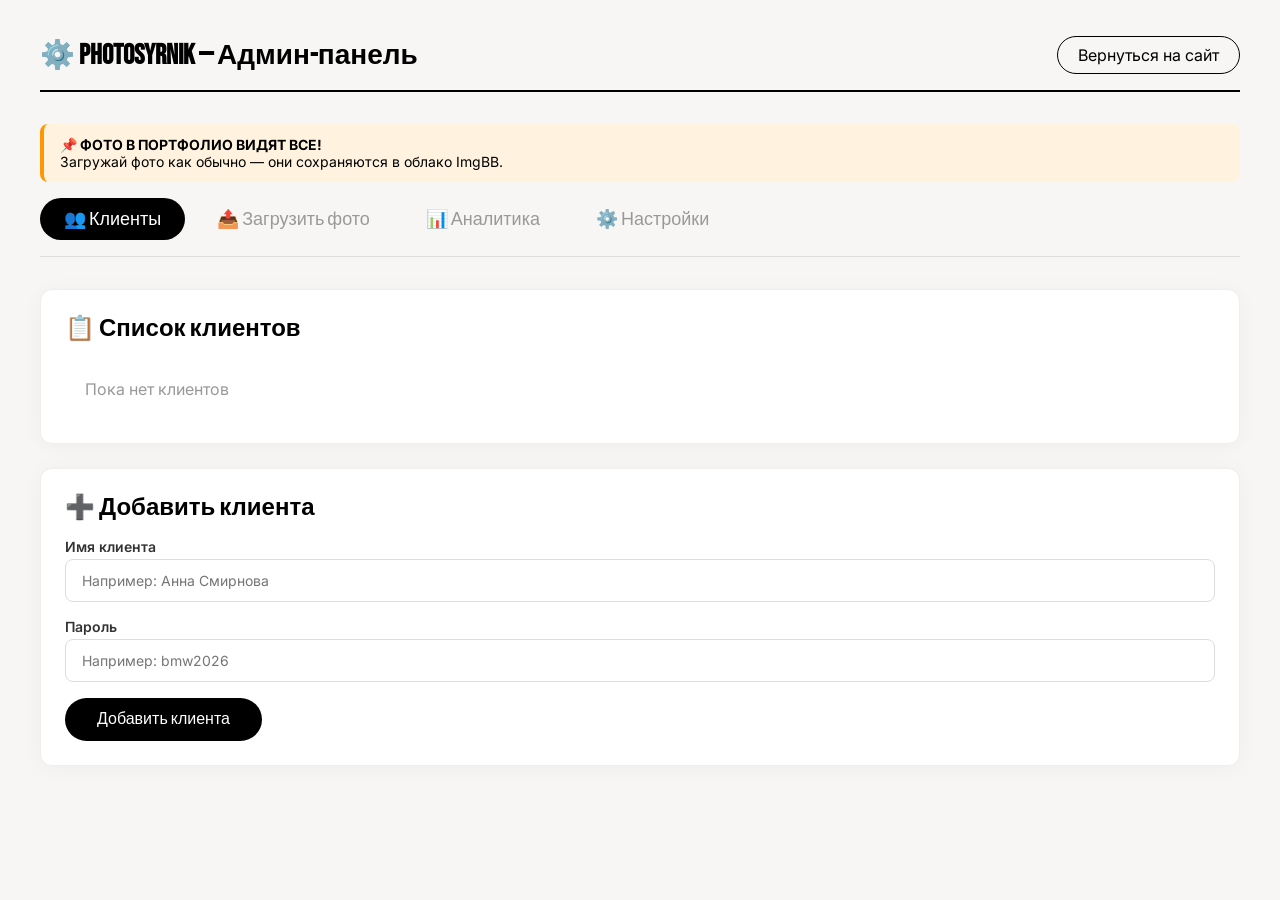
==== commit 4dc875ae: "Add admin panel HTML structure and styles" ====
--- a/admin.html
+++ b/admin.html
@@ -81,8 +81,8 @@
         </header>
 
         <div class="admin-note">
-            <strong>📌 ФОТО В ПОРТФОЛИО ТЕПЕРЬ ВИДЯТ ВСЕ!</strong>
-            <br>Загружай фото в портфолио как обычно — они автоматически сохранятся в общее облако.
+            <strong>📌 ФОТО В ПОРТФОЛИО ВИДЯТ ВСЕ!</strong>
+            <br>Загружай фото как обычно — они сохраняются в облако ImgBB.
         </div>
 
         <div id="adminMessage" class="admin-message"></div>
@@ -345,9 +345,9 @@
         });
 
         // ============================================================
-        // 5. ЗАГРУЗКА НА ImgBB + СОХРАНЕНИЕ В ОБЩЕЕ ХРАНИЛИЩЕ
-        // ============================================================
-        const IGBB_API_KEY = '0a214e082517337d8c61464dfc6eb62e'; // ЗАМЕНИ НА СВОЙ
+        // 5. ЗАГРУЗКА НА ImgBB (БЕЗ ТОКЕНА!)
+        // ============================================================
+        const IGBB_API_KEY = '0a214e082517337d8c61464dfc6eb62e'; // ВСТАВЬ СВОЙ КЛЮЧ
 
         async function uploadToImgBB(file) {
             const formData = new FormData();
@@ -405,22 +405,17 @@
                     progressFill.style.width = ((i + 1) / total * 100) + '%';
                 }
 
-                // === ЕСЛИ ПОРТФОЛИО — СОХРАНЯЕМ В ОБЩЕЕ ХРАНИЛИЩЕ ===
+                // === ПОРТФОЛИО (ВИДЯТ ВСЕ) ===
                 if (target === 'portfolio') {
-                    // Сохраняем в localStorage
                     const portfolio = JSON.parse(localStorage.getItem('photosyrnik_portfolio') || '[]');
                     uploadedLinks.forEach(item => {
                         portfolio.push({ link: item.url, name: item.name });
                     });
                     localStorage.setItem('photosyrnik_portfolio', JSON.stringify(portfolio));
-                    
-                    // 🔥 СОХРАНЯЕМ В JSON-ФАЙЛ НА GITHUB (ЧТОБЫ ВСЕ ВИДЕЛИ)
-                    await savePortfolioToGitHub(portfolio);
-                    
                     renderPortfolioList();
-                    showMessage('✅ Загружено ' + uploadedLinks.length + ' фото в портфолио! Теперь их видят все!', 'success');
+                    showMessage('✅ Загружено ' + uploadedLinks.length + ' фото в портфолио!', 'success');
                 } else {
-                    // === ЕСЛИ КЛИЕНТУ — СОХРАНЯЕМ В localStorage ===
+                    // === КЛИЕНТУ ===
                     if (!clientFiles[clientName]) {
                         clientFiles[clientName] = { photos: [], journals: [] };
                     }
@@ -447,58 +442,7 @@
         });
 
         // ============================================================
-        // 6. СОХРАНЕНИЕ ПОРТФОЛИО В GITHUB JSON
-        // ============================================================
-        async function savePortfolioToGitHub(portfolio) {
-            const username = 'ТВОЙ_НИК'; // ← ЗАМЕНИ НА СВОЙ НИКНЕЙМ!
-            const repo = 'photosyrnik';
-            const path = 'data/portfolio.json';
-            const token = 'ТВОЙ_GITHUB_TOKEN'; // ← НУЖЕН ТОКЕН!
-
-            const content = btoa(JSON.stringify(portfolio, null, 2));
-
-            try {
-                const response = await fetch(`https://api.github.com/repos/${username}/${repo}/contents/${path}`, {
-                    method: 'PUT',
-                    headers: {
-                        'Authorization': `token ${token}`,
-                        'Content-Type': 'application/json'
-                    },
-                    body: JSON.stringify({
-                        message: 'Обновление портфолио через админку',
-                        content: content,
-                        sha: await getFileSha(username, repo, path, token)
-                    })
-                });
-
-                if (!response.ok) {
-                    throw new Error('Ошибка сохранения на GitHub: ' + response.status);
-                }
-                console.log('✅ Портфолио сохранено на GitHub!');
-            } catch (error) {
-                console.error('❌ GitHub error:', error);
-                // Не показываем ошибку пользователю, чтобы не сбивать с толку
-                // Фото уже сохранены в localStorage, так что ты их видишь
-            }
-        }
-
-        async function getFileSha(username, repo, path, token) {
-            try {
-                const response = await fetch(`https://api.github.com/repos/${username}/${repo}/contents/${path}`, {
-                    headers: { 'Authorization': `token ${token}` }
-                });
-                if (response.ok) {
-                    const data = await response.json();
-                    return data.sha;
-                }
-                return null;
-            } catch {
-                return null;
-            }
-        }
-
-        // ============================================================
-        // 7. ПОРТФОЛИО
+        // 6. ПОРТФОЛИО
         // ============================================================
         function renderPortfolioList() {
             const portfolio = JSON.parse(localStorage.getItem('photosyrnik_portfolio') || '[]');
@@ -520,8 +464,6 @@
             const portfolio = JSON.parse(localStorage.getItem('photosyrnik_portfolio') || '[]');
             portfolio.splice(index, 1);
             localStorage.setItem('photosyrnik_portfolio', JSON.stringify(portfolio));
-            // Сохраняем обновление на GitHub
-            savePortfolioToGitHub(portfolio);
             renderPortfolioList();
             updateStats();
             showMessage('🗑️ Фото удалено', 'success');
@@ -530,7 +472,6 @@
         function clearPortfolio() {
             if (confirm('Удалить все фото из портфолио?')) {
                 localStorage.setItem('photosyrnik_portfolio', '[]');
-                savePortfolioToGitHub([]);
                 renderPortfolioList();
                 updateStats();
                 showMessage('🗑️ Портфолио очищено', 'success');
@@ -538,7 +479,7 @@
         }
 
         // ============================================================
-        // 8. НАСТРОЙКИ
+        // 7. НАСТРОЙКИ
         // ============================================================
         document.getElementById('settingsForm').addEventListener('submit', function(e) {
             e.preventDefault();
@@ -546,7 +487,7 @@
         });
 
         // ============================================================
-        // 9. СООБЩЕНИЯ
+        // 8. СООБЩЕНИЯ
         // ============================================================
         function showMessage(text, type) {
             const el = document.getElementById('adminMessage');
@@ -556,7 +497,7 @@
         }
 
         // ============================================================
-        // 10. ТАБЫ
+        // 9. ТАБЫ
         // ============================================================
         document.querySelectorAll('.admin-tab').forEach(tab => {
             tab.addEventListener('click', function() {
@@ -568,7 +509,7 @@
         });
 
         // ============================================================
-        // 11. ЗАПУСК
+        // 10. ЗАПУСК
         // ============================================================
         loadData();
     </script>
